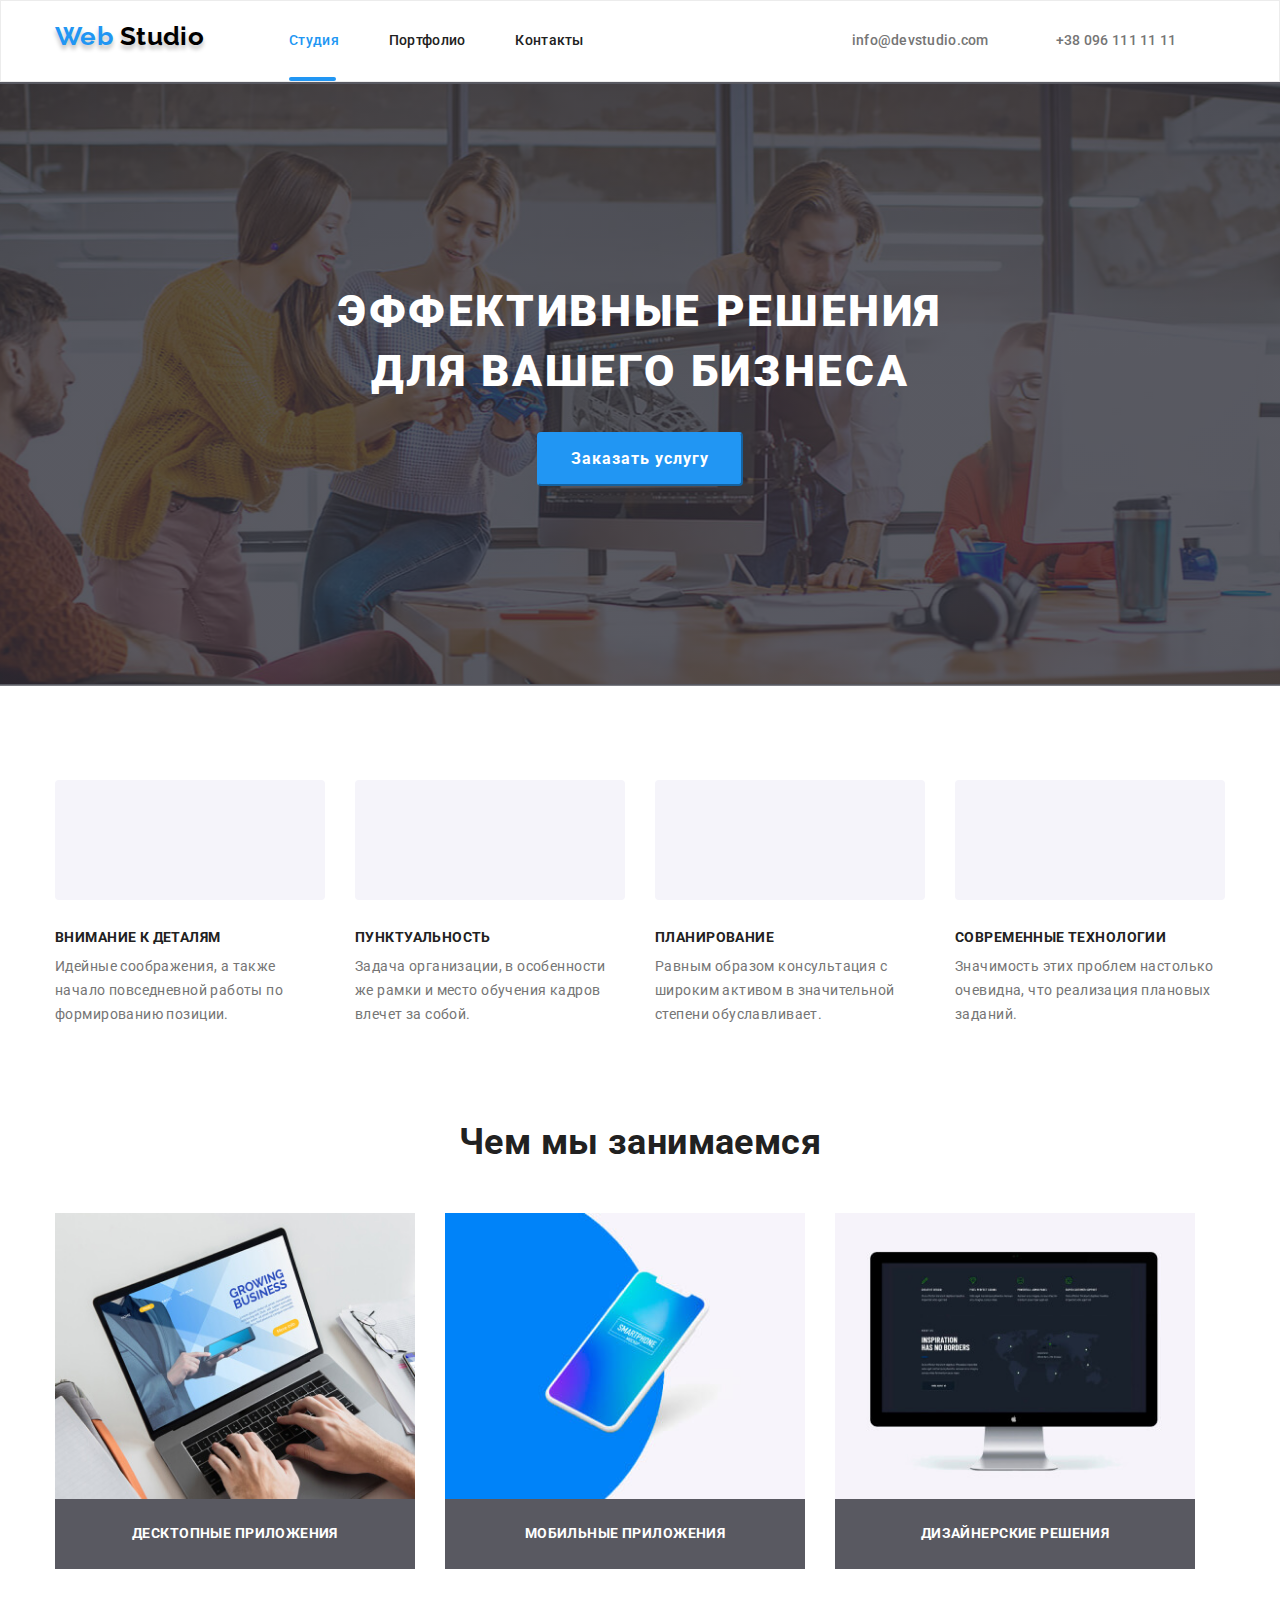
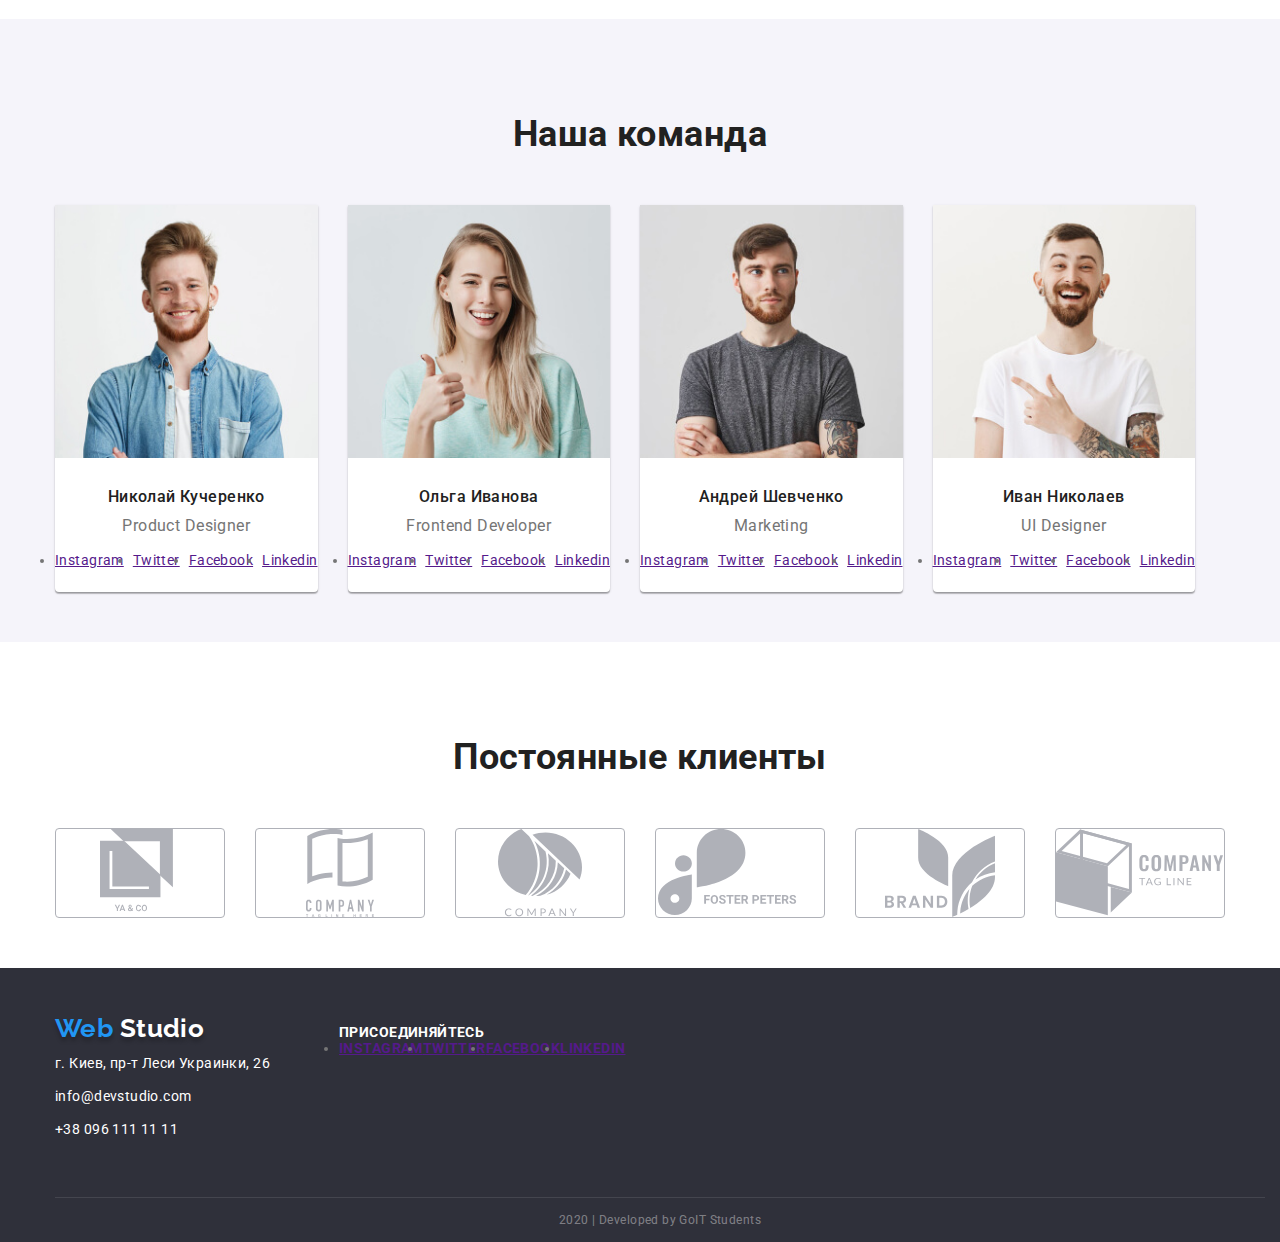
==== index.html @ b06c035a "clone" ====
<!DOCTYPE html>
<html lang="ru">
<head>
    <meta charset="UTF-8">
    <meta name="Web-Studio" content="Создание сайтов для любого бизнеса">
    <title>Web-Studio</title>
    <link href="https://fonts.googleapis.com/css2?family=Raleway:wght@700&family=Roboto:wght@400;500;700;900&display=swap" rel="stylesheet">
    <link rel="stylesheet" href="./css/normalise.css">
    <link rel="stylesheet" href="./css/styles.css">
</head>
<body>
<!-- Шапка -->
    <header class="header">
        <nav class="container navigation" >
             <a class="logo link" lang="en" href="./index.html"> 
                <span class="logo-web" > Web </span> Studio </a> 
            <ul class="navigation-list list">
            <li class="navigation-list-item"> 
                <a class="navigation-list-link studio link"
                 href="./index.html"> Cтудия  </a></li>
            <li class="navigation-list-item">
                 <a class="navigation-list-link port link"
                  href="./portfolio.html"> Портфолио  </a></li>
            <li class="navigation-list-item"> 
                <a class="navigation-list-link contact link" href="  "> Контакты  </a></li>
            </ul>
            <address class="address">
                <ul class="address-nav list">
                <li class="address-nav-list"><a class="address-nav-link link" 
                    href="mailto:info@devstudio.com">
                     info@devstudio.com  </a></li>
                <li class="address-nav-list"> <a class="address-nav-link link" 
                    href="tell:+380961111111"> +38 096 111 11 11  </a> 
                </li></ul>
                
            </address>  
        </nav>
    </header>
   
 <main>
<!-- Герой -->        
<div class="hero-section"> 
    <section class="hero"> 
       <h1 class="hero-title">Эффективные решения <br /> для вашего бизнеса</h1>
       <button class="hero-title-button" type="button">Заказать услугу</button>
    </section>
</div>
<!-- Особенности --> 
    <section class="features"> 
        <div class="container">
        <h2 hidden> Особенности </h2>
        <ul class="features-list list"> 
            <li class="features-section"> 
                <div  class="features-section-for-images"></div>
                <h3 class="features-list-heading list">Внимание к деталям</h3>
                <p class="features-list-text"> Идейные соображения, а также начало 
                    повседневной работы по формированию позиции. </p>  
            </li>
            <li class="features-section"> 
                <div class="features-section-for-images"></div>
                <h3 class="features-list-heading list">Пунктуальность</h3>
                <p class="features-list-text"> Задача организации, 
                    в особенности же рамки и место обучения кадров влечет за собой. </p>  
            </li>
            <li class="features-section">
                <div class="features-section-for-images"></div>
                <h3 class="features-list-heading list">Планирование</h3>
                <p class="features-list-text"> Равным образом консультация 
                    с широким активом в значительной степени обуславливает. </p>  
            </li>
            <li class="features-section"> 
                <div class="features-section-for-images"></div>
                <h3 class="features-list-heading list">Современные технологии</h3>
                <p class="features-list-text"> Значимость этих проблем настолько очевидна, 
                    что реализация плановых заданий. </p>  
            </li>
        </ul>
    </div>
    </section>
<!-- Чем занимаемся --> 
    <section class="section doing">
        <div class="container"><h2 class="section-title"> Чем мы занимаемся </h2>
        <ul class="what-are-we-doing list"> 
            <li class="section-title-list list">  
                <img class="section-title-image" src="./images/box1.jpg" width="370" height="294" alt="Фото ноутбук">
                <h3 class="section-title-text">Десктопные приложения</h3>
            </li>
            <li class="section-title-list list"> 
                <img class="section-title-image"  src="./images/box2.jpg" width="370" height="294" alt="Фото телефон">
                <h3 class="section-title-text">Мобильные приложения</h3> </li>
            <li class="section-title-list list">
                <img class="section-title-image"  src="./images/box3.jpg" width="370" height="294" alt="Фото компьютер">
                <h3 class="section-title-text">Дизайнерские решения</h3> </li>
        </ul>
    </div> 
    </section>
<!-- Команда --> 
    <section class="section team"> 
        <div class="container">
        <h2 class="section-title team" > Наша команда </h2>
        <ul class="team-list list"> 
        <li class="section-title-team" > 
            <img src="./images/nic.jpg" width="270" height="260" alt="Фотография Николай Кучеренко">
             <h3 class="section-title-team-name">Николай Кучеренко</h3>
            <p class="section-title-team-text" lang="en"> Product Designer</p> 
            <ul class="social list" >
                <li class="social-link" > <a href="" aria-label="Ссылка на Instagram">Instagram</a></li>
                <li class="social-link"> <a href="" aria-label="Ссылка на Twitter">Twitter</a></li> 
                <li class="social-link"> <a href="" aria-label="Ссылка на Facebook">Facebook</a></li>
                <li class="social-link"> <a href="" aria-label="Ссылка на Linkedin">Linkedin</a></li>
            </ul>
        </li>
        
        <li class="section-title-team" > <img src="./images/olga.jpg" width="270" height="260" alt="фото Ольга Иванова">
            <h3 class="section-title-team-name">Ольга Иванова</h3>
        <p class="section-title-team-text" lang="en"> Frontend Developer </p> 
        <ul class="social list" >
            <li class="social-link" > <a href="" aria-label="Ссылка на Instagram">Instagram</a></li>
            <li class="social-link"> <a href="" aria-label="Ссылка на Twitter">Twitter</a></li> 
            <li class="social-link"> <a href="" aria-label="Ссылка на Facebook">Facebook</a></li>
            <li class="social-link"> <a href="" aria-label="Ссылка на Linkedin">Linkedin</a></li>
        </ul>
    </li>
    
       <li class="section-title-team"> <img src="./images/andry.jpg" width="270" height="260" alt="фото Андрей Шевченко">
        <h3 class="section-title-team-name">Андрей Шевченко</h3>
       <p class="section-title-team-text" lang="en"> Marketing </p> 
       <ul class="social list" >
            <li class="social-link" > <a href="" aria-label="Ссылка на Instagram">Instagram</a></li>
            <li class="social-link"> <a href="" aria-label="Ссылка на Twitter">Twitter</a></li> 
            <li class="social-link"> <a href="" aria-label="Ссылка на Facebook">Facebook</a></li>
            <li class="social-link"> <a href="" aria-label="Ссылка на Linkedin">Linkedin</a></li>
    </ul>
   </li>
   <li class="section-title-team"> <img src="./images/ivan.jpg" width="270" height="260" alt="фото Иван Николаев">
        <h3 class="section-title-team-name">Иван Николаев</h3>
        <p class="section-title-team-text" lang="en"> UI Designer </p> 
        <ul class="social list" >
            <li class="social-link" > <a href="" aria-label="Ссылка на Instagram">Instagram</a></li>
            <li class="social-link"> <a href="" aria-label="Ссылка на Twitter">Twitter</a></li> 
            <li class="social-link"> <a href="" aria-label="Ссылка на Facebook">Facebook</a></li>
            <li class="social-link"> <a href="" aria-label="Ссылка на Linkedin">Linkedin</a></li>
        </ul>
    </li>

        </ul>
    </div>
    </section>
<!-- Клиенты --> 
    <section class="section client">
        <div class="container">
        <h2 class="section-title client"> Постоянные клиенты </h2>
        <ul class="clients list"> 
            <li> <a class="clients-list-logo" href="" aria-label="Ссылка на компанию 1">
                <img src="./images/logo1.svg" alt="Логотип 1 компании"></a></li>
            <li> <a class="clients-list-logo" href="" aria-label="Ссылка на компанию 1">
                <img src="./images/logo2.svg" alt="Логотип 2 компании"></a></li>
            <li> <a class="clients-list-logo" href="" aria-label="Ссылка на компанию 1">
                <img src="./images/logo3.svg" alt="Логотип 3 компании"></a></li>
            <li> <a class="clients-list-logo" href="" aria-label="Ссылка на компанию 1">
                <img src="./images/logo4.svg" alt="Логотип 4 компании"></a></li>
            <li> <a class="clients-list-logo" href="" aria-label="Ссылка на компанию 1">
                <img src="./images/logo5.svg" alt="Логотип 5 компании"></a></li>
            <li> <a class="clients-list-logo" href="" aria-label="Ссылка на компанию 1">
                <img src="./images/logo6.svg" alt="Логотип 5 компании"></a></li>
        </ul>       
    </div> 
    </section>
</main>

<!-- Подвал -->

 <footer>
<div class="container">
 <div class="footer-flex">
     <div class="footer-section-address">
    <a class="logo foot link" lang="en" href="./index.html"> <span class="logo-web" > Web </span> <span class="logo-studio" >Studio</span>  </a>  
<address class="address-footer text" >
    г. Киев, пр-т Леси Украинки, 26  </address>

    <address class="address-footer contact">
        <a class="address-nav-link-footer mail link" href="mailto:info@devstudio.com"> info@devstudio.com  </a>
        <a class="address-nav-link-footer tell link" href="tell:+380961111111"> +38 096 111 11 11  </a>  
    </address>
    </div>
<!-- Присоединяйтесь /// -->
<div class="footer-section join-in" >    
  <b class="join-in"> Присоединяйтесь </b> 
  <ul class="social list" >
    <li class="social-link" > <a href="" aria-label="Ссылка на Instagram">Instagram</a></li>
    <li class="social-link"> <a href="" aria-label="Ссылка на Twitter">Twitter</a></li> 
    <li class="social-link"> <a href="" aria-label="Ссылка на Facebook">Facebook</a></li>
    <li class="social-link"> <a href="" aria-label="Ссылка на Linkedin">Linkedin</a></li>
</ul>
</div>
</div>

 <p  class="copyright container" lang="en">2020 | Developed by GoIT Students </p>    
 </footer>
</div>
</body>
</html>
---- css/normalise.css ----
/*! normalize.css v8.0.1 | MIT License | github.com/necolas/normalize.css */

/* Document
   ========================================================================== */

/**
 * 1. Correct the line height in all browsers.
 * 2. Prevent adjustments of font size after orientation changes in iOS.
 */

 html {
    line-height: 1.15; /* 1 */
    -webkit-text-size-adjust: 100%; /* 2 */
  }
  
  /* Sections
     ========================================================================== */
  
  /**
   * Remove the margin in all browsers.
   */
  
  body {
    margin: 0;
  }
  
  /**
   * Render the `main` element consistently in IE.
   */
  
  main {
    display: block;
  }
  
  /**
   * Correct the font size and margin on `h1` elements within `section` and
   * `article` contexts in Chrome, Firefox, and Safari.
   */
  
  h1 {
    font-size: 2em;
    margin: 0.67em 0;
  }
  
  /* Grouping content
     ========================================================================== */
  
  /**
   * 1. Add the correct box sizing in Firefox.
   * 2. Show the overflow in Edge and IE.
   */
  
  hr {
    box-sizing: content-box; /* 1 */
    height: 0; /* 1 */
    overflow: visible; /* 2 */
  }
  
  /**
   * 1. Correct the inheritance and scaling of font size in all browsers.
   * 2. Correct the odd `em` font sizing in all browsers.
   */
  
  pre {
    font-family: monospace, monospace; /* 1 */
    font-size: 1em; /* 2 */
  }
  
  /* Text-level semantics
     ========================================================================== */
  
  /**
   * Remove the gray background on active links in IE 10.
   */
  
  a {
    background-color: transparent;
  }
  
  /**
   * 1. Remove the bottom border in Chrome 57-
   * 2. Add the correct text decoration in Chrome, Edge, IE, Opera, and Safari.
   */
  
  abbr[title] {
    border-bottom: none; /* 1 */
    text-decoration: underline; /* 2 */
    text-decoration: underline dotted; /* 2 */
  }
  
  /**
   * Add the correct font weight in Chrome, Edge, and Safari.
   */
  
  b,
  strong {
    font-weight: bolder;
  }
  
  /**
   * 1. Correct the inheritance and scaling of font size in all browsers.
   * 2. Correct the odd `em` font sizing in all browsers.
   */
  
  code,
  kbd,
  samp {
    font-family: monospace, monospace; /* 1 */
    font-size: 1em; /* 2 */
  }
  
  /**
   * Add the correct font size in all browsers.
   */
  
  small {
    font-size: 80%;
  }
  
  /**
   * Prevent `sub` and `sup` elements from affecting the line height in
   * all browsers.
   */
  
  sub,
  sup {
    font-size: 75%;
    line-height: 0;
    position: relative;
    vertical-align: baseline;
  }
  
  sub {
    bottom: -0.25em;
  }
  
  sup {
    top: -0.5em;
  }
  
  /* Embedded content
     ========================================================================== */
  
  /**
   * Remove the border on images inside links in IE 10.
   */
  
  img {
    border-style: none;
  }
  
  /* Forms
     ========================================================================== */
  
  /**
   * 1. Change the font styles in all browsers.
   * 2. Remove the margin in Firefox and Safari.
   */
  
  button,
  input,
  optgroup,
  select,
  textarea {
    font-family: inherit; /* 1 */
    font-size: 100%; /* 1 */
    line-height: 1.15; /* 1 */
    margin: 0; /* 2 */
  }
  
  /**
   * Show the overflow in IE.
   * 1. Show the overflow in Edge.
   */
  
  button,
  input { /* 1 */
    overflow: visible;
  }
  
  /**
   * Remove the inheritance of text transform in Edge, Firefox, and IE.
   * 1. Remove the inheritance of text transform in Firefox.
   */
  
  button,
  select { /* 1 */
    text-transform: none;
  }
  
  /**
   * Correct the inability to style clickable types in iOS and Safari.
   */
  
  button,
  [type="button"],
  [type="reset"],
  [type="submit"] {
    -webkit-appearance: button;
  }
  
  /**
   * Remove the inner border and padding in Firefox.
   */
  
  button::-moz-focus-inner,
  [type="button"]::-moz-focus-inner,
  [type="reset"]::-moz-focus-inner,
  [type="submit"]::-moz-focus-inner {
    border-style: none;
    padding: 0;
  }
  
  /**
   * Restore the focus styles unset by the previous rule.
   */
  
  button:-moz-focusring,
  [type="button"]:-moz-focusring,
  [type="reset"]:-moz-focusring,
  [type="submit"]:-moz-focusring {
    outline: 1px dotted ButtonText;
  }
  
  /**
   * Correct the padding in Firefox.
   */
  
  fieldset {
    padding: 0.35em 0.75em 0.625em;
  }
  
  /**
   * 1. Correct the text wrapping in Edge and IE.
   * 2. Correct the color inheritance from `fieldset` elements in IE.
   * 3. Remove the padding so developers are not caught out when they zero out
   *    `fieldset` elements in all browsers.
   */
  
  legend {
    box-sizing: border-box; /* 1 */
    color: inherit; /* 2 */
    display: table; /* 1 */
    max-width: 100%; /* 1 */
    padding: 0; /* 3 */
    white-space: normal; /* 1 */
  }
  
  /**
   * Add the correct vertical alignment in Chrome, Firefox, and Opera.
   */
  
  progress {
    vertical-align: baseline;
  }
  
  /**
   * Remove the default vertical scrollbar in IE 10+.
   */
  
  textarea {
    overflow: auto;
  }
  
  /**
   * 1. Add the correct box sizing in IE 10.
   * 2. Remove the padding in IE 10.
   */
  
  [type="checkbox"],
  [type="radio"] {
    box-sizing: border-box; /* 1 */
    padding: 0; /* 2 */
  }
  
  /**
   * Correct the cursor style of increment and decrement buttons in Chrome.
   */
  
  [type="number"]::-webkit-inner-spin-button,
  [type="number"]::-webkit-outer-spin-button {
    height: auto;
  }
  
  /**
   * 1. Correct the odd appearance in Chrome and Safari.
   * 2. Correct the outline style in Safari.
   */
  
  [type="search"] {
    -webkit-appearance: textfield; /* 1 */
    outline-offset: -2px; /* 2 */
  }
  
  /**
   * Remove the inner padding in Chrome and Safari on macOS.
   */
  
  [type="search"]::-webkit-search-decoration {
    -webkit-appearance: none;
  }
  
  /**
   * 1. Correct the inability to style clickable types in iOS and Safari.
   * 2. Change font properties to `inherit` in Safari.
   */
  
  ::-webkit-file-upload-button {
    -webkit-appearance: button; /* 1 */
    font: inherit; /* 2 */
  }
  
  /* Interactive
     ========================================================================== */
  
  /*
   * Add the correct display in Edge, IE 10+, and Firefox.
   */
  
  details {
    display: block;
  }
  
  /*
   * Add the correct display in all browsers.
   */
  
  summary {
    display: list-item;
  }
  
  /* Misc
     ========================================================================== */
  
  /**
   * Add the correct display in IE 10+.
   */
  
  template {
    display: none;
  }
  
  /**
   * Add the correct display in IE 10.
   */
  
  [hidden] {
    display: none;
  }
---- css/styles.css ----
:root {
    --main-font: "Roboto", sans-serif;
    --logo-font: "Raleway", sans-serif;
    --title-theme-color: #ffffff;
    --title-section-theme-color: #F5F4FA;
    --modal-btn-theme-color: #188CE8;
    --text-logo-color: #000000;
    --text-address-color: #757575;
    --text-main-color: #212121;
    --text-white-color: #ffffff;
    --accent-color: #2196F3;
}

html {
box-sizing: border-box;
}

*,
::before,
::after {
  box-sizing: inherit;
}

body {
    background-color: var(--title-theme-color);
    font-family: var(--main-font);
    font-size: 14px;
    color: var(--text-main-color);
    letter-spacing: 0.03em
}

img {
  display: block;
  max-width: 100%;
  height: auto;
}

/* ШАПКА */

.container {
  margin-left: auto;
  margin-right: auto;
  width: 1210px;
  padding-left: 20px;
  padding-right: 20px;
}

.navigation {
  display: flex;
}

.logo {
font-family: Raleway;
font-style: normal;
font-weight: bold;
font-size: 26px;
line-height: 1.2;

margin-right:85px;
}

.navigation-list,.address {
font-weight: 500;
font-size: 14px;
line-height: 1.4;
letter-spacing: 0.02em;
}

.studio::after {
display: block;
content: "";
width: 47px;
height: 4px;
margin-top: 28px;
background: #2196F3;
border-radius: 2px;
}

.portf::after {
  display: block;
  content: "";
  width: 77px;
  height: 4px;
  margin-top: 28px;
  background: #2196F3;
  border-radius: 2px;
  }

.navigation-list-link.portf.link, .navigation-list-link.studio.link {
  color:var(--accent-color);
}

.contact, .stud, .port {
  padding-bottom: 32px;
}


.navigation-list-link .link  {
color:var(--text-main-color);
}

.link {
 text-decoration: none;
 display: block;
  }
  
.list {
 list-style: none;
 padding: 0;
 margin: 0;
  }

.address-nav, .navigation-list, .features-list,
.team-list, .what-are-we-doing, .clients, .social {
  display: flex;
  flex-direction: row;
  flex-wrap: nowrap;
  justify-content: space-between;
  align-items: baseline;
  }

  /* HEADER */

/* .header {
  padding-top: 24px ;
  padding-bottom: 25px;
} */

.header {
  border: 1px solid #ECECEC;
}

.navigation {
  align-items: baseline;
}

.navigation-list-link,
.address-nav-list,
.modal-btn {
  font-weight: 500;
  font-size: 14px;
  line-height: 1.14;
  letter-spacing: 0.02em;
  text-decoration: none;
}

.logo {
  font-family: Raleway;
  font-style: normal;
  font-weight: bold;
  font-size: 26px;
  line-height: 1.2;
  
  color: var(--text-logo-color);
  text-shadow: 0px 4px 4px rgba(0, 0, 0, 0.25);
  }
  
.logo .logo-web {
  color: var(--accent-color);
  }

.navigation-list {
margin-right: 268px ;
}

.navigation-list-item:not(:last-child) {
  margin-right: 50px;
}

.navigation-list-link.link {
  color: var(--text-main-color);
  padding-top: 32px;
  /* padding-bottom: 32px */
 }

.navigation-list-link:hover,
.navigation-list-link:focus,
.address-nav-link:hover,
.address-nav-link:focus {
  color: var(--accent-color);
}

.address-nav-link {
  color: var(--text-address-color);
}

.address {
font-style: normal;
font-weight: 500;
font-size: 14px;
line-height: 1.14;
letter-spacing: 0.02em;
}

.address-nav-list:not(:last-child) {
  margin-right: 67px;
}

/* HERO */

.hero-section {
  margin: 0px;
  padding: 0px;
  background-image: linear-gradient( rgba(47, 48, 58, 0.8), rgba(47, 48, 58, 0.8) ), url(../images/hero.jpg);
  background-repeat: no-repeat;
  background-position: center;
  padding-top: 200px;
  padding-bottom: 200px;

}

.section {
  padding-top: 94px;
  padding-bottom: 50px;
}

.hero {
  text-align: center;
}

.hero .hero-title  {
font-weight: 900;
font-size: 44px;
line-height: 1.36;


letter-spacing: 0.06em;
text-transform: uppercase;

margin: 0px;
margin-bottom: 30px;
color:var(--text-white-color);
}

.hero-title {
  margin: 0px;
  padding: 0px;
  margin-bottom: 30px;
}

.hero-title-button{
font-weight: bold;
font-size: 16px;
line-height: 1.87; 
letter-spacing: 0.06em;
    
background-color:var(--accent-color);
color:var(--text-white-color);

padding: 10px 32px 10px 32px ;

border-radius: 4px;
border-color: var(--accent-color);
}

.hero-title-button.hero:hover,
.hero-title-button.hero:focus {
  color: var(--text-white-color);
}

/* FEATURES */

.features-list-heading {
font-weight: bold;
font-size: 14px;
line-height: 1.14;
text-transform: uppercase;

margin: 0px;
margin-bottom: 10px;

color:var(--text-main-color)
}

.features-list .features-section:not(:last-child) {
  margin-right: 30px;
  margin-top: 0px;
  margin-bottom: 0px;
}

.features-section-for-images {
width: 270px;
height: 120px;
margin-bottom: 30px;
background-color: var(--title-section-theme-color);
padding-top: 25px;
padding-right: 100px;
padding-bottom: 25px;
padding-left: 100px;
border-radius: 4px;
}

.features .container {
  padding-top: 94px;
  
}

.features-list-text {
font-weight: normal;
font-size: 14px;
line-height: 1.71;

margin: 0px;

color:var(--text-address-color)
}

/* what-are-we-doing */

.section-title {
font-weight: bold;
font-size: 36px;
line-height: 42px;
text-align: center;

padding: 0px ;
margin-top: 0px;
margin-bottom: 50px;

color:var(--text-main-color);
}

.what-are-we-doing {
padding-inline-start: 0px;
padding: 0px; 
margin: 0px;
}

.section-title-list {
  margin-right: 30px;
}
.section-title-image {
  display: block;
}
.section-title-text{
font-weight: bold;
font-size: 14px;
line-height: 1.14;
text-align: center;
letter-spacing: 0.03em;
text-transform: uppercase;

padding-top: 27px;
padding-bottom: 27px;

margin: 0px;

background: rgba(47, 48, 58, 0.8);
color:var(--text-white-color)
}

/* TEAM */

.section.team {
background-color:var(--title-section-theme-color);
}

.section-title-team {
  background-color:var(--title-theme-color);
  box-shadow: 0px 2px 1px rgba(0, 0, 0, 0.2), 0px 1px 1px rgba(0, 0, 0, 0.14), 0px 1px 3px rgba(0, 0, 0, 0.12);
  border-radius: 0px 0px 4px 4px;

  margin-right: 30px;
  padding-bottom: 24px;
  list-style: none;
}

.team-list {
  padding-inline-start: 0px;
  margin: 0px;
}

.section-title-team-name {
font-weight: 500;
font-size: 16px;
line-height: 1.18;
text-align: center;

margin: 0px;
margin-top: 30px;
margin-bottom: 10px;

color:var(--text-main-color);
}

.section-title-team-text {
font-weight: normal;
font-size: 16px;
line-height: 1.18;   
text-align: center;

margin: 0px;
margin-bottom: 16px;
   
color:var(--text-address-color)
}

.social-link {
list-style-type: disc;
color:var(--text-address-color);

margin: 0px;
}

.social-link:hover,
.social-link:focus {
color:var(--accent-color);
}
/* CLIENTS */

.clients {
  margin: 0px;
}
.clients.list:hover
.clients.list:focus {
  color: var(--accent-color)
}

.clients-list-logo {
  display: flex;
  width: 170px;
  height: 90px;
  justify-content: center;
  border: 1px solid #AFB1B8;
  box-sizing: border-box;
  border-radius: 4px;
}

/* FOOTER */

footer {
  background-color: #2F303A;
  box-shadow: 0px 4px 4px rgba(0, 0, 0, 0.25);
}

.logo-studio{
color:var(--text-white-color);
}

.logo.foot.link {
  margin:0px;
  padding: 0px;
margin-bottom: 8px;
}

.address-footer {
font-weight: normal;
font-size: 14px;
font-style: normal;
line-height: 1.71;

display: block;
color:var(--text-white-color)
}

.address-footer.text {
  margin-bottom: 9px;
}

.address-footer.contact {
  margin-bottom: 23px;
}

.address-nav-link-footer {
color:var(--text-white-color);
}

.address-nav-link-footer.mail {
 margin-bottom: 9px;
}

.footer-flex {
display: flex;
padding-top: 45px ;
align-items: baseline;
}

.footer-section-address {
  flex-direction: column;
}

.footer-section.join-in {
  margin-left: 69px;
}

.join-in {

font-weight: bold;
font-size: 14px;
line-height: 16px;
text-transform: uppercase;

margin-bottom: 20px;

color:var(--text-white-color)
}

.copyright {
font-weight: normal;
font-size: 12px;
line-height: 2;
text-align: center;

margin: 0px;
padding: 10px 0px;

color: rgba(255, 255, 255, 0.4);
border-top: 1px solid rgba(255, 255, 255, 0.1);
}

/* PORTFOLIO */

.container.portfolio{
padding: 94px 15px;
}

.filter-portfolio {
  display: flex;
  justify-content: center;
  
  margin-bottom: 50px;
}

.work-button button{
  font-style: normal;
  font-weight: 500;
  font-size: 16px;
  line-height: 1.62;
  text-align: center;
  background-color: #f5f4fa;
  border-radius: 4px;
  border: 0px;
  padding-top: 6px;
  padding-right: 22px;
  padding-bottom: 6px;
  padding-left: 22px;

color:var(--text-main-color);
background-color:var(--title-section-theme-color);
}
 
.filter-portfolio-button.work-button:not(:last-child){
  margin-right: 8px;
}

.work-button button:focus {
color:var(--text-white-color);
outline: none;
background-color:var(--accent-color);
}

.work-button button:hover {
color:var(--text-white-color);
background-color:var(--accent-color);
}

.portfolio.list {
  display: flex;
  flex-wrap: wrap;
}

.portfolio-list {
  width: calc((100% - 60px) / 3);
  height: 404px;
  background-color: var(--title-theme-color);
  border: 1px solid #EEEEEE;
  margin: 0px;
  padding: 0px;
}

.portfolio-list:not(:nth-child(3n)) {
  margin-right: 30px;
}

.portfolio-list:not(:nth-last-child(-n+3)) {
  margin-bottom: 30px;
}

.portfolio-list-class {
  padding: 20px 24px;
}

.portfolio-list-title {
  font-weight: bold;
  font-size: 18px;
  line-height: 2; 
  letter-spacing: 0.06em;

  margin: 0px;
  margin-bottom: 4px;
      
  color:var(--text-main-color);
  }
  
  .portfolio-list-text {
  font-weight: normal;
  font-size: 16px;
  line-height: 1.87;

  margin: 0px;
      
  color:var(--text-address-color);
  }
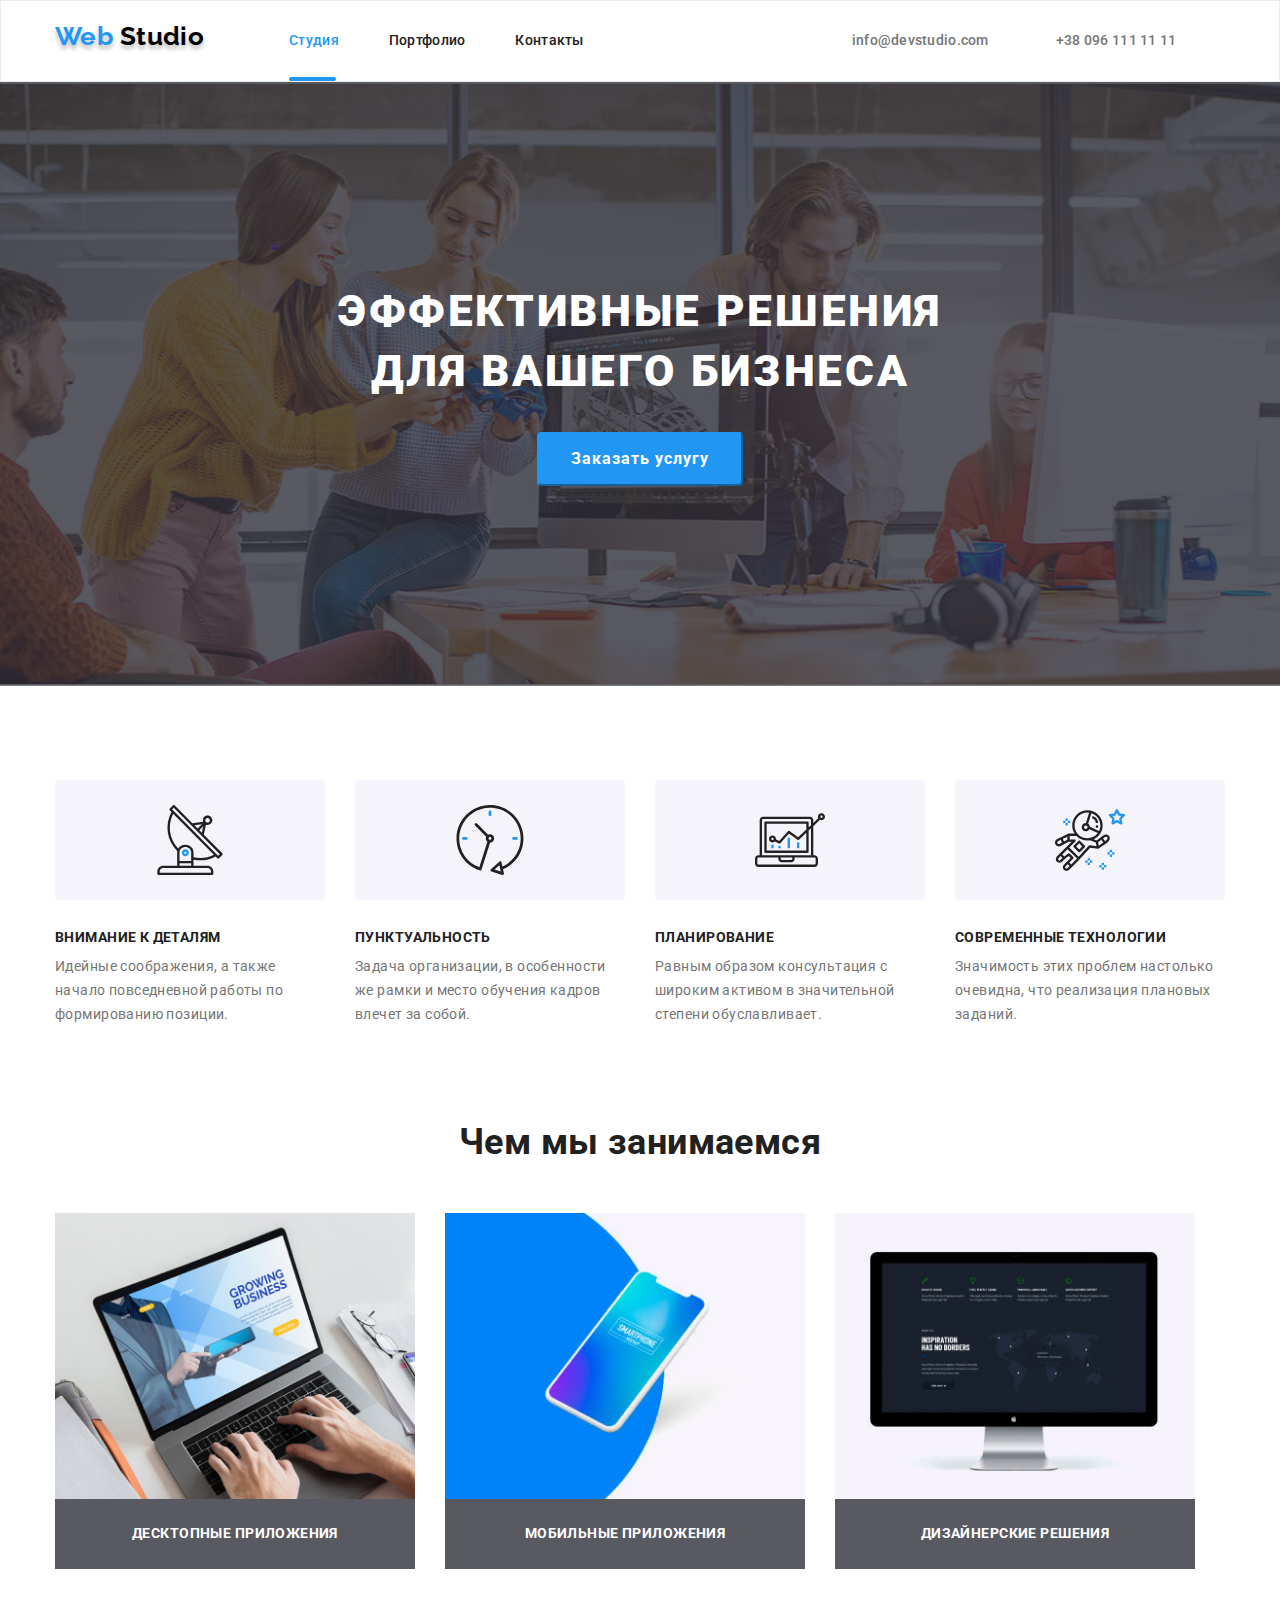
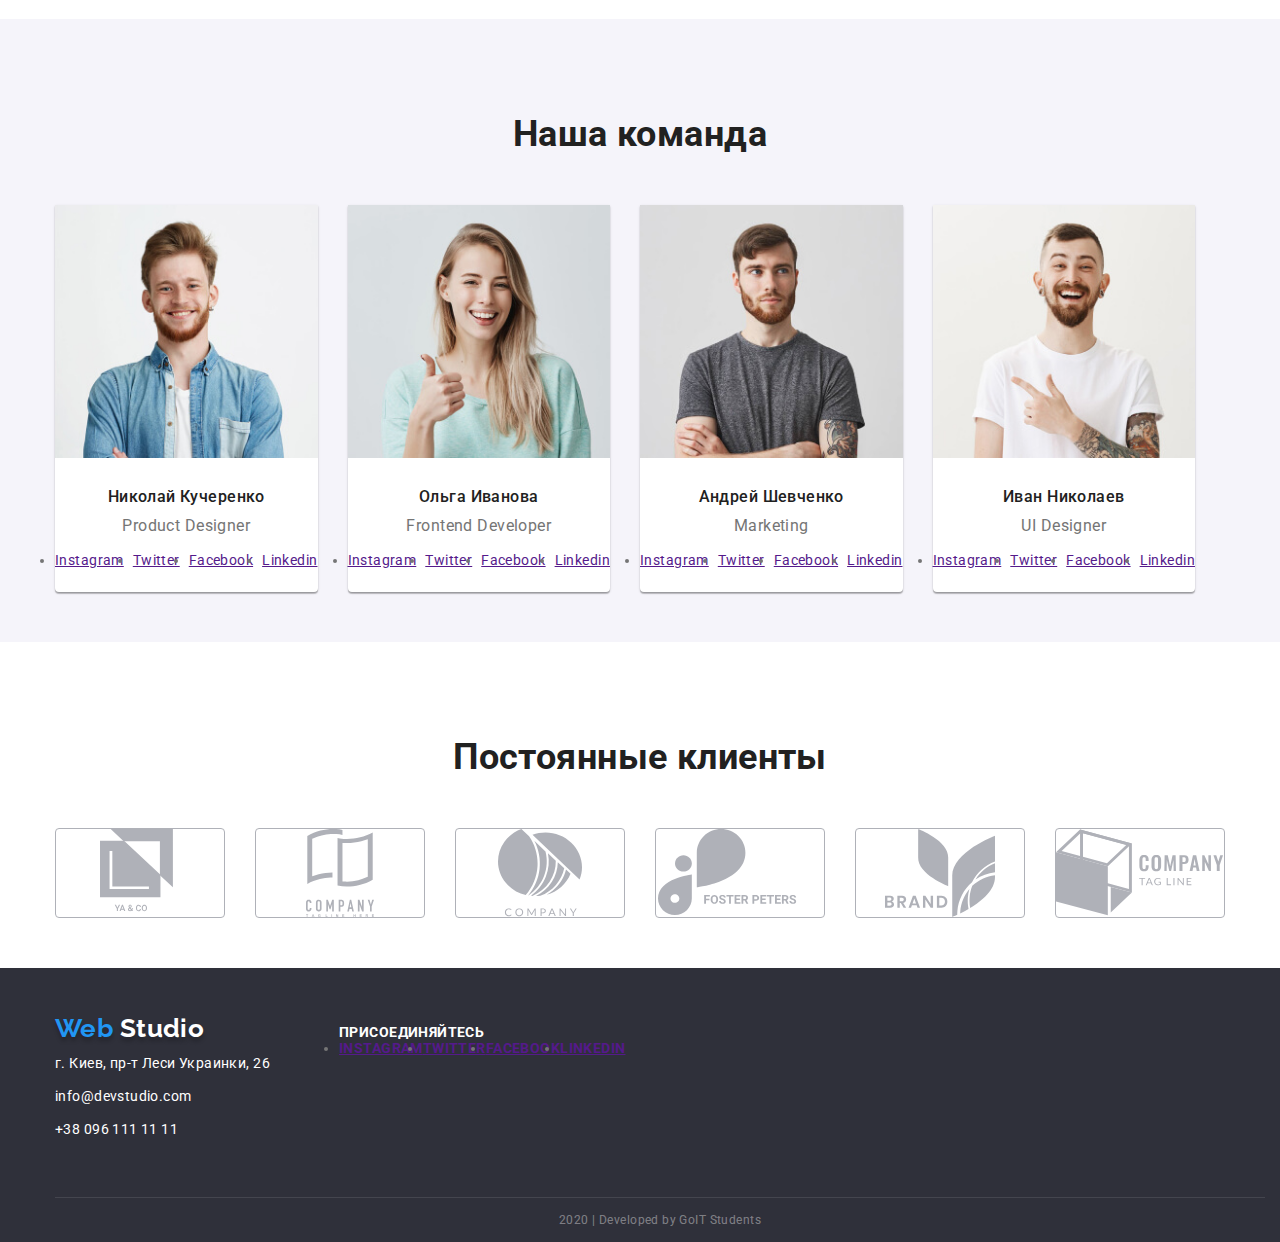
==== commit 4c4316b9: "features" ====
--- a/index.html
+++ b/index.html
@@ -51,25 +51,25 @@
         <h2 hidden> Особенности </h2>
         <ul class="features-list list"> 
             <li class="features-section"> 
-                <div  class="features-section-for-images"></div>
+                <div  class="features-section-for-images antenna"></div>
                 <h3 class="features-list-heading list">Внимание к деталям</h3>
                 <p class="features-list-text"> Идейные соображения, а также начало 
                     повседневной работы по формированию позиции. </p>  
             </li>
             <li class="features-section"> 
-                <div class="features-section-for-images"></div>
+                <div class="features-section-for-images clock"></div>
                 <h3 class="features-list-heading list">Пунктуальность</h3>
                 <p class="features-list-text"> Задача организации, 
                     в особенности же рамки и место обучения кадров влечет за собой. </p>  
             </li>
             <li class="features-section">
-                <div class="features-section-for-images"></div>
+                <div class="features-section-for-images diagram"></div>
                 <h3 class="features-list-heading list">Планирование</h3>
                 <p class="features-list-text"> Равным образом консультация 
                     с широким активом в значительной степени обуславливает. </p>  
             </li>
             <li class="features-section"> 
-                <div class="features-section-for-images"></div>
+                <div class="features-section-for-images astronaut"></div>
                 <h3 class="features-list-heading list">Современные технологии</h3>
                 <p class="features-list-text"> Значимость этих проблем настолько очевидна, 
                     что реализация плановых заданий. </p>  
--- a/css/styles.css
+++ b/css/styles.css
@@ -278,7 +278,9 @@
   margin-bottom: 0px;
 }
 
-.features-section-for-images {
+.features-section-for-images::before {
+content: "";
+display: block;
 width: 270px;
 height: 120px;
 margin-bottom: 30px;
@@ -288,6 +290,30 @@
 padding-bottom: 25px;
 padding-left: 100px;
 border-radius: 4px;
+}
+
+.features-section-for-images.antenna::before {
+background-image: url(../images/antenna.svg);
+background-repeat: no-repeat;
+background-position: 50% 50%;
+}
+
+.features-section-for-images.clock::before {
+  background-image: url(../images/clock.svg);
+  background-repeat: no-repeat;
+  background-position: 50% 50%;
+}
+
+.features-section-for-images.diagram::before {
+  background-image: url(../images/diagram.svg);
+  background-repeat: no-repeat;
+  background-position: 50% 50%;
+}
+
+.features-section-for-images.astronaut::before {
+  background-image: url(../images/astronaut.svg);
+  background-repeat: no-repeat;
+  background-position: 50% 50%;
 }
 
 .features .container {
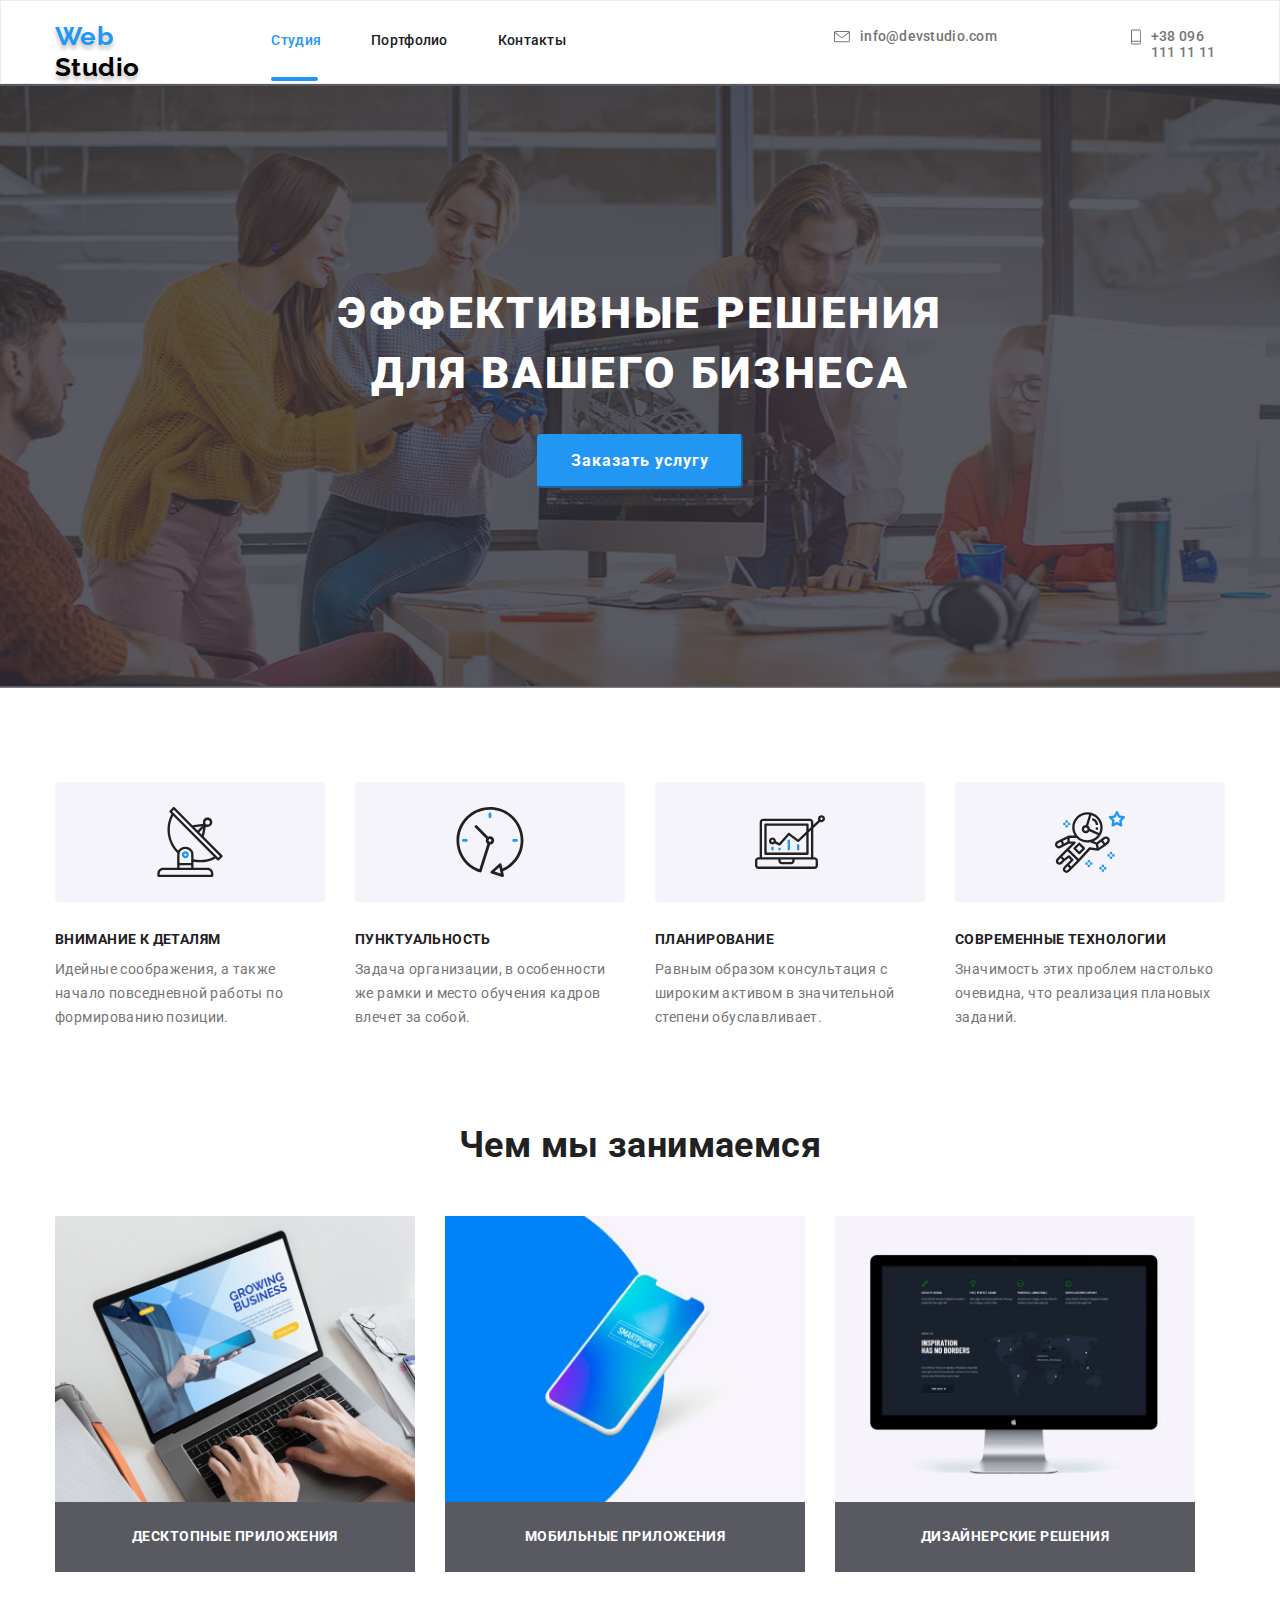
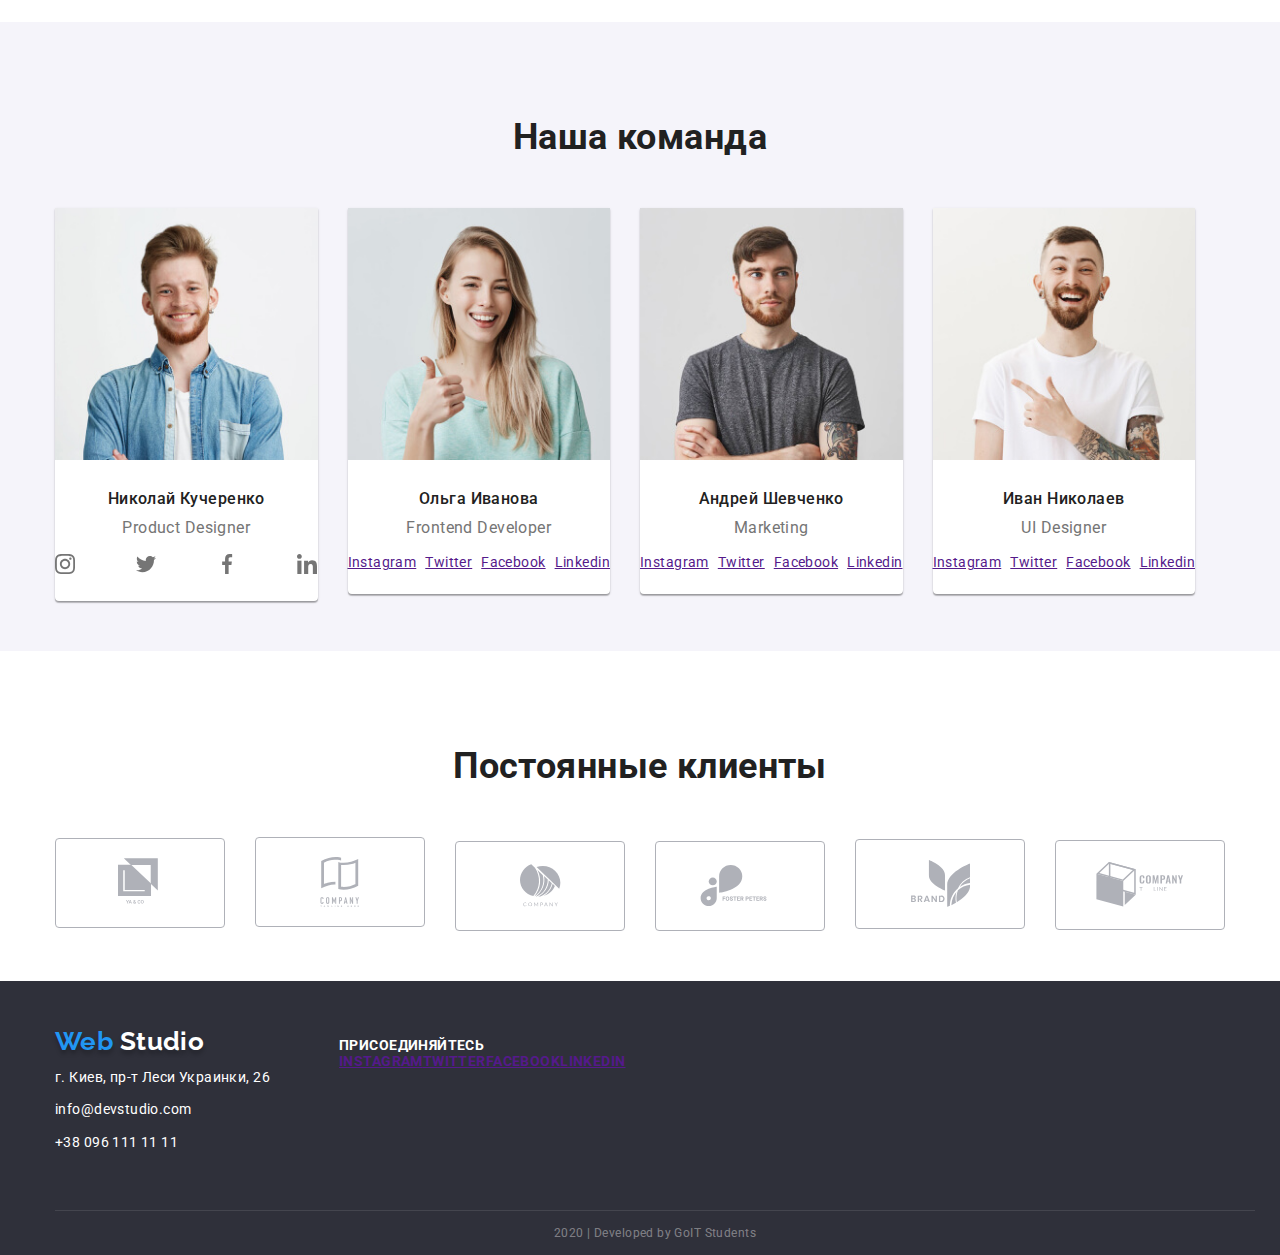
==== commit fbef51be: "svg" ====
--- a/index.html
+++ b/index.html
@@ -26,11 +26,20 @@
             </ul>
             <address class="address">
                 <ul class="address-nav list">
-                <li class="address-nav-list"><a class="address-nav-link link" 
+                <li class="address-nav-list">
+                    <a class="address-nav-link link" 
                     href="mailto:info@devstudio.com">
+                    <svg class="address-nav-list-svg">
+                        <use href="./images/sprite.svg#icon-email"></use>
+                    </svg>
                      info@devstudio.com  </a></li>
-                <li class="address-nav-list"> <a class="address-nav-link link" 
-                    href="tell:+380961111111"> +38 096 111 11 11  </a> 
+                     <li class="address-nav-list"></li>
+                    <a class="address-nav-link link"
+                    href="tell:+380961111111"> 
+                    <svg class="address-nav-list-svg">
+                        <use href="./images/sprite.svg#icon-mobile"></use>
+                    </svg>
+                    +38 096 111 11 11  </a> 
                 </li></ul>
                 
             </address>  
@@ -51,25 +60,41 @@
         <h2 hidden> Особенности </h2>
         <ul class="features-list list"> 
             <li class="features-section"> 
-                <div  class="features-section-for-images antenna"></div>
+                <div  class="features-section-for-images antenna">
+                    <svg>
+                        <use class="icon-antenna" href="./images/sprite.svg#icon-antenna"></use>
+                    </svg>
+                </div>
                 <h3 class="features-list-heading list">Внимание к деталям</h3>
                 <p class="features-list-text"> Идейные соображения, а также начало 
                     повседневной работы по формированию позиции. </p>  
             </li>
             <li class="features-section"> 
-                <div class="features-section-for-images clock"></div>
+                <div class="features-section-for-images clock">
+                    <svg class="icon-clock">
+                        <use href="./images/sprite.svg#icon-clock"></use>
+                    </svg>
+                </div>
                 <h3 class="features-list-heading list">Пунктуальность</h3>
                 <p class="features-list-text"> Задача организации, 
                     в особенности же рамки и место обучения кадров влечет за собой. </p>  
             </li>
             <li class="features-section">
-                <div class="features-section-for-images diagram"></div>
+                <div class="features-section-for-images diagram">
+                    <svg class="icon--diagram">
+                        <use href="./images/sprite.svg#icon-diagram"></use>
+                    </svg>
+                </div>
                 <h3 class="features-list-heading list">Планирование</h3>
                 <p class="features-list-text"> Равным образом консультация 
                     с широким активом в значительной степени обуславливает. </p>  
             </li>
             <li class="features-section"> 
-                <div class="features-section-for-images astronaut"></div>
+                <div class="features-section-for-images astronaut">
+                    <svg class="icon-astronaut">
+                        <use href="./images/sprite.svg#icon-astronaut"></use>
+                    </svg>
+                </div>
                 <h3 class="features-list-heading list">Современные технологии</h3>
                 <p class="features-list-text"> Значимость этих проблем настолько очевидна, 
                     что реализация плановых заданий. </p>  
@@ -103,11 +128,27 @@
             <img src="./images/nic.jpg" width="270" height="260" alt="Фотография Николай Кучеренко">
              <h3 class="section-title-team-name">Николай Кучеренко</h3>
             <p class="section-title-team-text" lang="en"> Product Designer</p> 
-            <ul class="social list" >
-                <li class="social-link" > <a href="" aria-label="Ссылка на Instagram">Instagram</a></li>
-                <li class="social-link"> <a href="" aria-label="Ссылка на Twitter">Twitter</a></li> 
-                <li class="social-link"> <a href="" aria-label="Ссылка на Facebook">Facebook</a></li>
-                <li class="social-link"> <a href="" aria-label="Ссылка на Linkedin">Linkedin</a></li>
+            <ul class="social link list" >
+                <li class="social-link" > 
+                    <a href="" aria-label="Ссылка на Instagram">
+                    <svg class="social-link-svg">
+                        <use href="./images/sprite.svg#icon-instagram"></use>
+                    </svg></a></li>
+                <li class="social-link"> 
+                    <a href="" aria-label="Ссылка на Twitter">
+                        <svg class="social-link-svg">
+                        <use href="./images/sprite.svg#icon-twitter"></use>
+                    </svg></a></li> 
+                <li class="social-link"> 
+                    <a href="" aria-label="Ссылка на Facebook">
+                        <svg class="social-link-svg">
+                        <use href="./images/sprite.svg#icon-facebook"></use>
+                    </svg></a></li>
+                <li class="social-link"> 
+                    <a href="" aria-label="Ссылка на Linkedin">
+                        <svg class="social-link-svg">
+                        <use href="./images/sprite.svg#icon-linkedin"></use>
+                    </svg></a></li>
             </ul>
         </li>
         
@@ -151,18 +192,39 @@
         <div class="container">
         <h2 class="section-title client"> Постоянные клиенты </h2>
         <ul class="clients list"> 
-            <li> <a class="clients-list-logo" href="" aria-label="Ссылка на компанию 1">
-                <img src="./images/logo1.svg" alt="Логотип 1 компании"></a></li>
-            <li> <a class="clients-list-logo" href="" aria-label="Ссылка на компанию 1">
-                <img src="./images/logo2.svg" alt="Логотип 2 компании"></a></li>
-            <li> <a class="clients-list-logo" href="" aria-label="Ссылка на компанию 1">
-                <img src="./images/logo3.svg" alt="Логотип 3 компании"></a></li>
-            <li> <a class="clients-list-logo" href="" aria-label="Ссылка на компанию 1">
-                <img src="./images/logo4.svg" alt="Логотип 4 компании"></a></li>
-            <li> <a class="clients-list-logo" href="" aria-label="Ссылка на компанию 1">
-                <img src="./images/logo5.svg" alt="Логотип 5 компании"></a></li>
-            <li> <a class="clients-list-logo" href="" aria-label="Ссылка на компанию 1">
-                <img src="./images/logo6.svg" alt="Логотип 5 компании"></a></li>
+            <li> <a class="clients-list-logo" href="" 
+                aria-label="Ссылка на компанию 1">
+                <svg class="clients-list-logo-svg" width="44" height="49" >
+                    <use href="./images/sprite.svg#icon-logo1"></use>
+                </svg></a></li>
+            <li> <a class="clients-list-logo" href="" 
+                aria-label="Ссылка на компанию 2">
+                <svg class="clients-list-logo-svg" width="40" height="50" >
+                    <use href="./images/sprite.svg#icon-logo2"></use>
+                </svg>
+               </a></li>
+            <li> <a class="clients-list-logo" href=""
+                 aria-label="Ссылка на компанию 3">
+                 <svg class="clients-list-logo-svg" width="41" height="43" >
+                    <use href="./images/sprite.svg#icon-logo3"></use>
+                </svg>
+                </a></li>
+            <li> <a class="clients-list-logo" href="" 
+                aria-label="Ссылка на компанию 4">
+                <svg class="clients-list-logo-svg" width="80" height="42" >
+                    <use href="./images/sprite.svg#icon-logo4"></use>
+                </svg>
+                </a></li>
+            <li> <a class="clients-list-logo" href=""
+                aria-label="Ссылка на компанию 5">
+                <svg class="clients-list-logo-svg" width="59" height="47" >
+                    <use href="./images/sprite.svg#icon-logo5"></use>
+                </svg></a></li>
+            <li> <a class="clients-list-logo" href=""
+                 aria-label="Ссылка на компанию 6">
+                 <svg class="clients-list-logo-svg" width="88" height="45" >
+                    <use href="./images/sprite.svg#icon-logo6"></use>
+                </svg></a></li>
         </ul>       
     </div> 
     </section>
--- a/css/styles.css
+++ b/css/styles.css
@@ -40,9 +40,9 @@
 .container {
   margin-left: auto;
   margin-right: auto;
-  width: 1210px;
-  padding-left: 20px;
-  padding-right: 20px;
+  width: 1200px;
+  padding-left: 15px;
+  padding-right: 15px;
 }
 
 .navigation {
@@ -182,6 +182,9 @@
 
 .address-nav-link {
   color: var(--text-address-color);
+  display: flex;
+  flex-wrap: nowrap;
+  align-content: flex-start;
 }
 
 .address {
@@ -194,6 +197,21 @@
 
 .address-nav-list:not(:last-child) {
   margin-right: 67px;
+}
+
+.address-nav-list-svg {
+  align-items: center;
+  padding: 0px;
+  margin: 0px;
+  fill: var(--text-address-color);
+  width: 16px;
+  height: 16px;
+  margin-right: 10px;
+}
+
+.address-nav-link:hover .address-nav-list-svg,
+.address-nav-link:focus .address-nav-list-svg {
+fill: var(--accent-color);
 }
 
 /* HERO */
@@ -278,9 +296,8 @@
   margin-bottom: 0px;
 }
 
-.features-section-for-images::before {
-content: "";
-display: block;
+.features-section-for-images {
+display: flex;
 width: 270px;
 height: 120px;
 margin-bottom: 30px;
@@ -292,19 +309,24 @@
 border-radius: 4px;
 }
 
-.features-section-for-images.antenna::before {
-background-image: url(../images/antenna.svg);
-background-repeat: no-repeat;
-background-position: 50% 50%;
-}
-
-.features-section-for-images.clock::before {
+.features-section-for-images .icon-antenna {
+  display: block;
+  width: 70px;
+  height: 70px;
+  padding: 0px;
+  border: none;
+  margin: 0px;
+  fill: var(--text-address-color);
+}
+
+
+/* .features-section-for-images.clock::before {
   background-image: url(../images/clock.svg);
   background-repeat: no-repeat;
   background-position: 50% 50%;
-}
-
-.features-section-for-images.diagram::before {
+} */
+
+/* .features-section-for-images.diagram::before {
   background-image: url(../images/diagram.svg);
   background-repeat: no-repeat;
   background-position: 50% 50%;
@@ -314,7 +336,7 @@
   background-image: url(../images/astronaut.svg);
   background-repeat: no-repeat;
   background-position: 50% 50%;
-}
+} */
 
 .features .container {
   padding-top: 94px;
@@ -422,24 +444,29 @@
 }
 
 .social-link {
-list-style-type: disc;
-color:var(--text-address-color);
-
-margin: 0px;
-}
-
-.social-link:hover,
-.social-link:focus {
-color:var(--accent-color);
-}
+display: block;
+margin: 0px;
+}
+
+.social-link:hover .social-link-svg ,
+.social-link:focus .social-link-svg {
+fill:var(--accent-color);
+}
+
+.social-link-svg{
+  width: 20px;
+  height: 20px;
+  fill: var(--text-address-color);
+}
+
 /* CLIENTS */
 
 .clients {
   margin: 0px;
 }
-.clients.list:hover
-.clients.list:focus {
-  color: var(--accent-color)
+.clients-list-logo:hover .clients-list-logo-svg,
+.clients-list-logo:focus .clients-list-logo-svg {
+  fill: var(--accent-color);
 }
 
 .clients-list-logo {
@@ -450,6 +477,12 @@
   border: 1px solid #AFB1B8;
   box-sizing: border-box;
   border-radius: 4px;
+}
+
+.clients-list-logo-svg {
+  fill: #AFB1B8;
+  display: flex;
+  align-self: center;
 }
 
 /* FOOTER */
@@ -606,6 +639,14 @@
   padding: 20px 24px;
 }
 
+.portfolio-list-link:hover,
+.portfolio-list-link:focus {
+  box-shadow: 1px 4px 6px rgba(0, 0, 0, 0.16), 
+  0px 4px 4px rgba(0, 0, 0, 0.06), 
+  0px 1px 1px rgba(0, 0, 0, 0.12);
+}
+
+
 .portfolio-list-title {
   font-weight: bold;
   font-size: 18px;
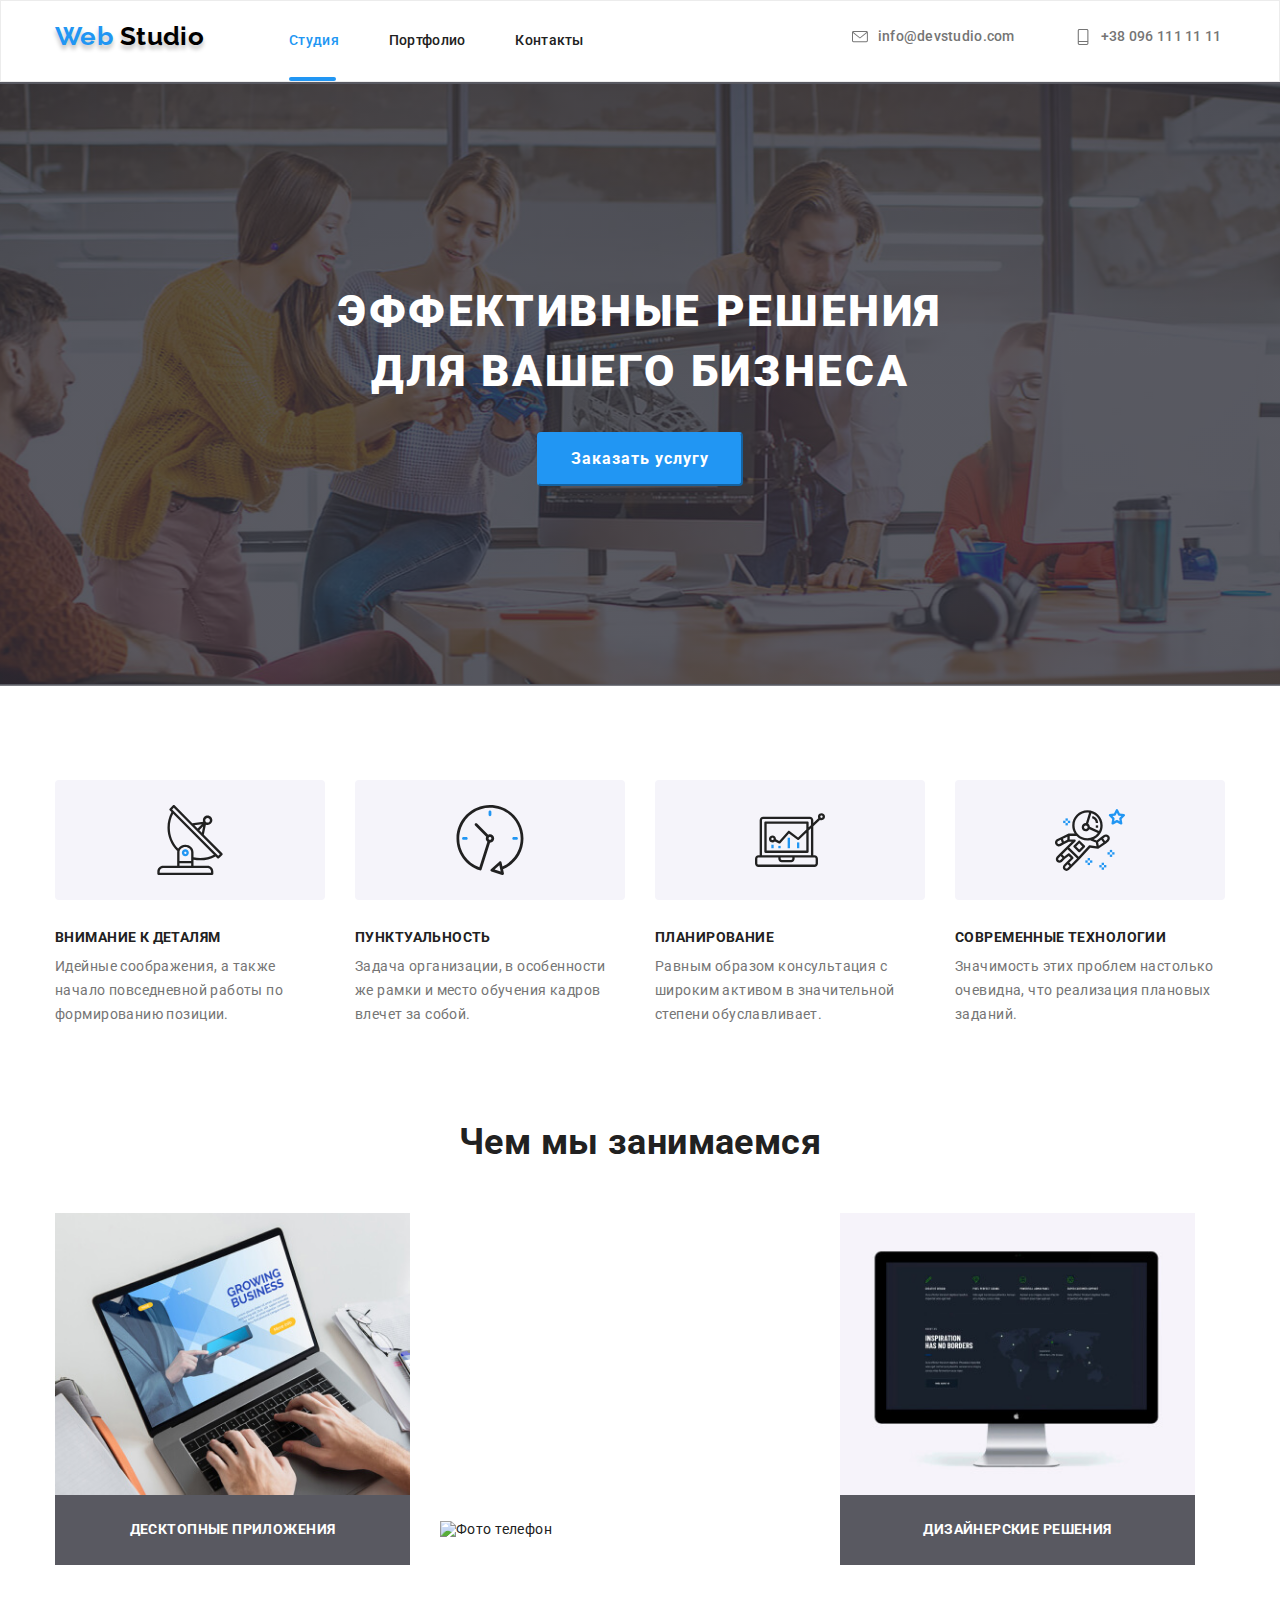
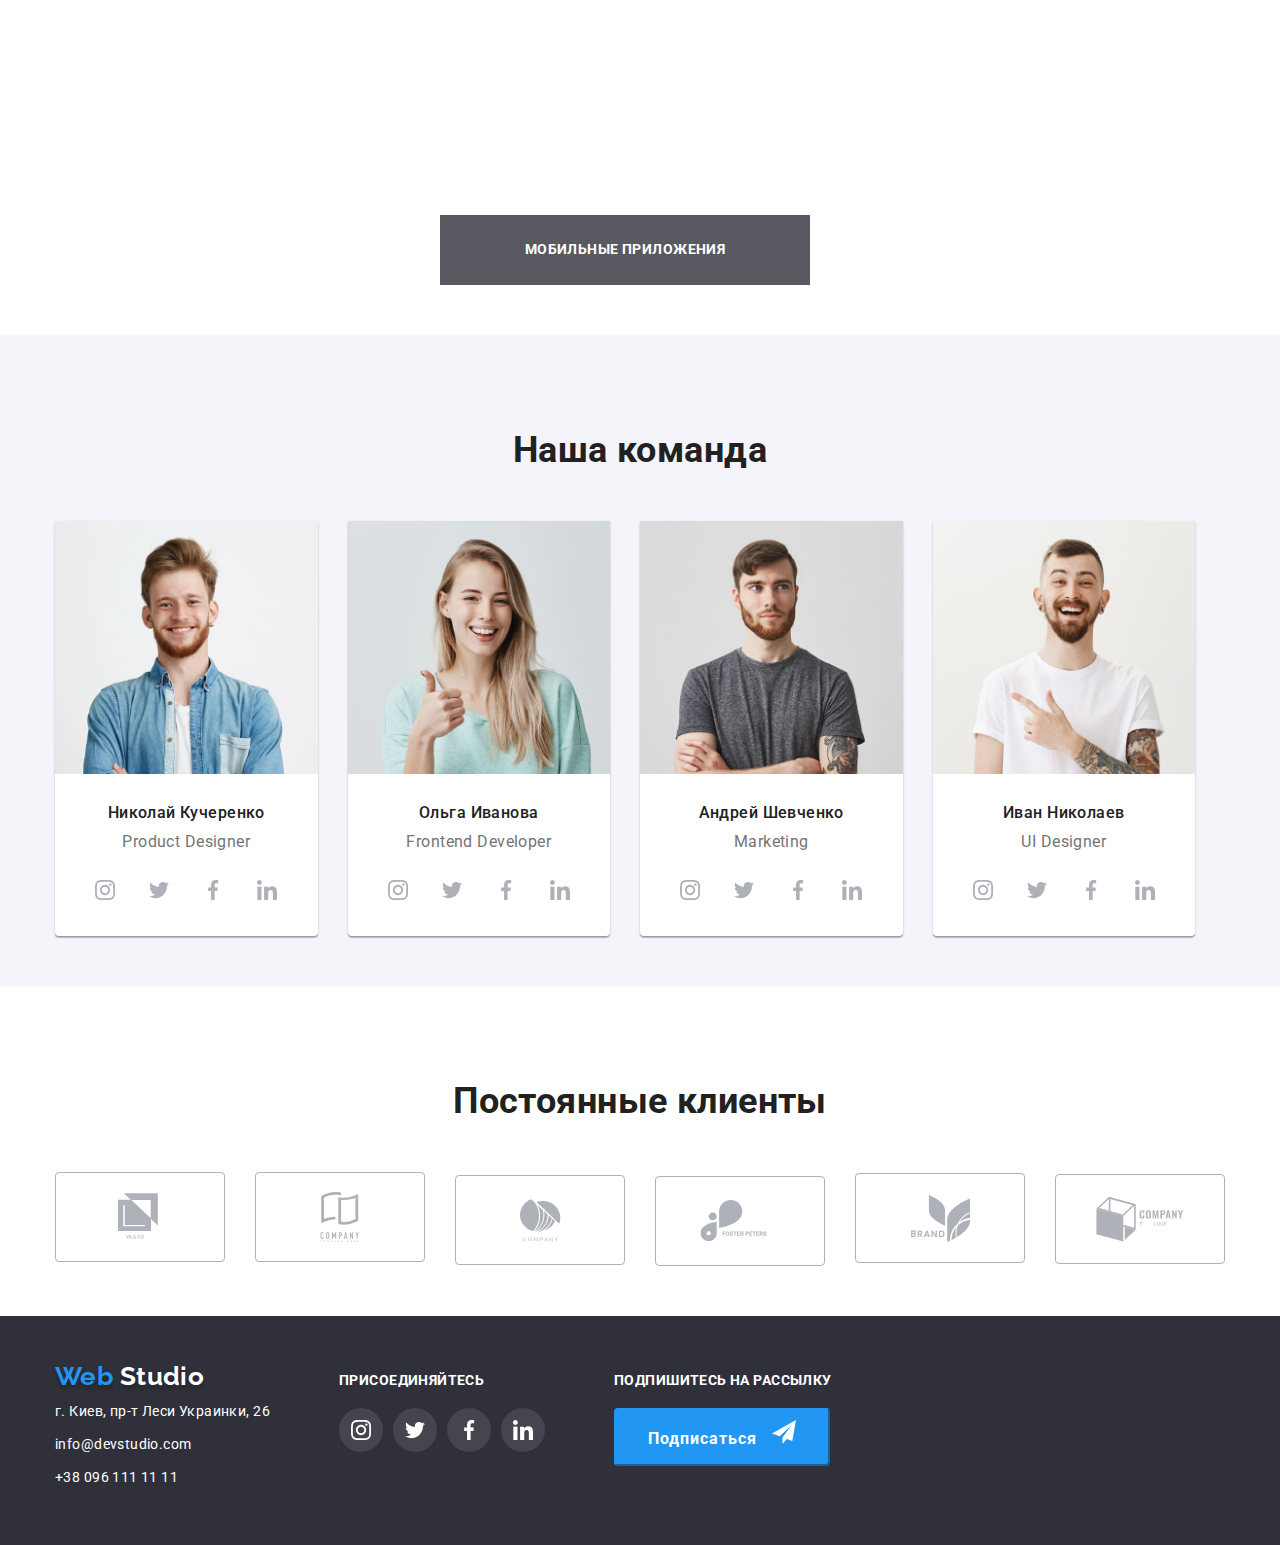
==== commit e247a3d5: "svg" ====
--- a/index.html
+++ b/index.html
@@ -33,7 +33,7 @@
                         <use href="./images/sprite.svg#icon-email"></use>
                     </svg>
                      info@devstudio.com  </a></li>
-                     <li class="address-nav-list"></li>
+                     <li class="address-nav-list">
                     <a class="address-nav-link link"
                     href="tell:+380961111111"> 
                     <svg class="address-nav-list-svg">
@@ -128,24 +128,24 @@
             <img src="./images/nic.jpg" width="270" height="260" alt="Фотография Николай Кучеренко">
              <h3 class="section-title-team-name">Николай Кучеренко</h3>
             <p class="section-title-team-text" lang="en"> Product Designer</p> 
-            <ul class="social link list" >
+            <ul class="social link list">
                 <li class="social-link" > 
-                    <a href="" aria-label="Ссылка на Instagram">
+                    <a class="social-link-item" href="" aria-label="Ссылка на Instagram">
                     <svg class="social-link-svg">
                         <use href="./images/sprite.svg#icon-instagram"></use>
                     </svg></a></li>
                 <li class="social-link"> 
-                    <a href="" aria-label="Ссылка на Twitter">
+                    <a class="social-link-item" href="" aria-label="Ссылка на Twitter">
                         <svg class="social-link-svg">
                         <use href="./images/sprite.svg#icon-twitter"></use>
                     </svg></a></li> 
                 <li class="social-link"> 
-                    <a href="" aria-label="Ссылка на Facebook">
+                    <a class="social-link-item" href="" aria-label="Ссылка на Facebook">
                         <svg class="social-link-svg">
                         <use href="./images/sprite.svg#icon-facebook"></use>
                     </svg></a></li>
                 <li class="social-link"> 
-                    <a href="" aria-label="Ссылка на Linkedin">
+                    <a class="social-link-item" href="" aria-label="Ссылка на Linkedin">
                         <svg class="social-link-svg">
                         <use href="./images/sprite.svg#icon-linkedin"></use>
                     </svg></a></li>
@@ -155,32 +155,80 @@
         <li class="section-title-team" > <img src="./images/olga.jpg" width="270" height="260" alt="фото Ольга Иванова">
             <h3 class="section-title-team-name">Ольга Иванова</h3>
         <p class="section-title-team-text" lang="en"> Frontend Developer </p> 
-        <ul class="social list" >
-            <li class="social-link" > <a href="" aria-label="Ссылка на Instagram">Instagram</a></li>
-            <li class="social-link"> <a href="" aria-label="Ссылка на Twitter">Twitter</a></li> 
-            <li class="social-link"> <a href="" aria-label="Ссылка на Facebook">Facebook</a></li>
-            <li class="social-link"> <a href="" aria-label="Ссылка на Linkedin">Linkedin</a></li>
+        <ul class="social link list">
+            <li class="social-link" > 
+                <a class="social-link-item" href="" aria-label="Ссылка на Instagram">
+                <svg class="social-link-svg">
+                    <use href="./images/sprite.svg#icon-instagram"></use>
+                </svg></a></li>
+            <li class="social-link"> 
+                <a class="social-link-item" href="" aria-label="Ссылка на Twitter">
+                    <svg class="social-link-svg">
+                    <use href="./images/sprite.svg#icon-twitter"></use>
+                </svg></a></li> 
+            <li class="social-link"> 
+                <a class="social-link-item" href="" aria-label="Ссылка на Facebook">
+                    <svg class="social-link-svg">
+                    <use href="./images/sprite.svg#icon-facebook"></use>
+                </svg></a></li>
+            <li class="social-link"> 
+                <a class="social-link-item" href="" aria-label="Ссылка на Linkedin">
+                    <svg class="social-link-svg">
+                    <use href="./images/sprite.svg#icon-linkedin"></use>
+                </svg></a></li>
         </ul>
     </li>
     
        <li class="section-title-team"> <img src="./images/andry.jpg" width="270" height="260" alt="фото Андрей Шевченко">
         <h3 class="section-title-team-name">Андрей Шевченко</h3>
        <p class="section-title-team-text" lang="en"> Marketing </p> 
-       <ul class="social list" >
-            <li class="social-link" > <a href="" aria-label="Ссылка на Instagram">Instagram</a></li>
-            <li class="social-link"> <a href="" aria-label="Ссылка на Twitter">Twitter</a></li> 
-            <li class="social-link"> <a href="" aria-label="Ссылка на Facebook">Facebook</a></li>
-            <li class="social-link"> <a href="" aria-label="Ссылка на Linkedin">Linkedin</a></li>
+       <ul class="social link list">
+        <li class="social-link" > 
+            <a class="social-link-item" href="" aria-label="Ссылка на Instagram">
+            <svg class="social-link-svg">
+                <use href="./images/sprite.svg#icon-instagram"></use>
+            </svg></a></li>
+        <li class="social-link"> 
+            <a class="social-link-item" href="" aria-label="Ссылка на Twitter">
+                <svg class="social-link-svg">
+                <use href="./images/sprite.svg#icon-twitter"></use>
+            </svg></a></li> 
+        <li class="social-link"> 
+            <a class="social-link-item" href="" aria-label="Ссылка на Facebook">
+                <svg class="social-link-svg">
+                <use href="./images/sprite.svg#icon-facebook"></use>
+            </svg></a></li>
+        <li class="social-link"> 
+            <a class="social-link-item" href="" aria-label="Ссылка на Linkedin">
+                <svg class="social-link-svg">
+                <use href="./images/sprite.svg#icon-linkedin"></use>
+            </svg></a></li>
     </ul>
    </li>
    <li class="section-title-team"> <img src="./images/ivan.jpg" width="270" height="260" alt="фото Иван Николаев">
         <h3 class="section-title-team-name">Иван Николаев</h3>
         <p class="section-title-team-text" lang="en"> UI Designer </p> 
-        <ul class="social list" >
-            <li class="social-link" > <a href="" aria-label="Ссылка на Instagram">Instagram</a></li>
-            <li class="social-link"> <a href="" aria-label="Ссылка на Twitter">Twitter</a></li> 
-            <li class="social-link"> <a href="" aria-label="Ссылка на Facebook">Facebook</a></li>
-            <li class="social-link"> <a href="" aria-label="Ссылка на Linkedin">Linkedin</a></li>
+        <ul class="social link list">
+            <li class="social-link" > 
+                <a class="social-link-item" href="" aria-label="Ссылка на Instagram">
+                <svg class="social-link-svg">
+                    <use href="./images/sprite.svg#icon-instagram"></use>
+                </svg></a></li>
+            <li class="social-link"> 
+                <a class="social-link-item" href="" aria-label="Ссылка на Twitter">
+                    <svg class="social-link-svg">
+                    <use href="./images/sprite.svg#icon-twitter"></use>
+                </svg></a></li> 
+            <li class="social-link"> 
+                <a class="social-link-item" href="" aria-label="Ссылка на Facebook">
+                    <svg class="social-link-svg">
+                    <use href="./images/sprite.svg#icon-facebook"></use>
+                </svg></a></li>
+            <li class="social-link"> 
+                <a class="social-link-item" href="" aria-label="Ссылка на Linkedin">
+                    <svg class="social-link-svg">
+                    <use href="./images/sprite.svg#icon-linkedin"></use>
+                </svg></a></li>
         </ul>
     </li>
 
@@ -247,18 +295,39 @@
     </div>
 <!-- Присоединяйтесь /// -->
 <div class="footer-section join-in" >    
-  <b class="join-in"> Присоединяйтесь </b> 
-  <ul class="social list" >
-    <li class="social-link" > <a href="" aria-label="Ссылка на Instagram">Instagram</a></li>
-    <li class="social-link"> <a href="" aria-label="Ссылка на Twitter">Twitter</a></li> 
-    <li class="social-link"> <a href="" aria-label="Ссылка на Facebook">Facebook</a></li>
-    <li class="social-link"> <a href="" aria-label="Ссылка на Linkedin">Linkedin</a></li>
+  <b class="join-in-text"> Присоединяйтесь </b> 
+  <ul class="social link list">
+    <li class="social-link" > 
+        <a class="social-link-item bottom" href="" aria-label="Ссылка на Instagram">
+        <svg class="social-link-svg bottom-svg">
+            <use href="./images/sprite.svg#icon-instagram"></use>
+        </svg></a></li>
+    <li class="social-link"> 
+        <a class="social-link-item bottom" href="" aria-label="Ссылка на Twitter">
+            <svg class="social-link-svg bottom-svg">
+            <use href="./images/sprite.svg#icon-twitter"></use>
+        </svg></a></li> 
+    <li class="social-link"> 
+        <a class="social-link-item bottom" href="" aria-label="Ссылка на Facebook">
+            <svg class="social-link-svg bottom-svg">
+            <use href="./images/sprite.svg#icon-facebook"></use>
+        </svg></a></li>
+    <li class="social-link"> 
+        <a class="social-link-item bottom" href="" aria-label="Ссылка на Linkedin">
+            <svg class="social-link-svg bottom-svg">
+            <use href="./images/sprite.svg#icon-linkedin"></use>
+        </svg></a></li>
 </ul>
 </div>
+<div class="footer-section join-in" >    
+    <b class="join-in-text"> Подпишитесь на рассылку </b>
+    <button class="hero-title-button" type="button">Подписаться
+        <svg class="join-in-svg">
+            <use href="./images/sprite.svg#icon-icon-send"></use>
+        </svg>
+    </button>
 </div>
-
- <p  class="copyright container" lang="en">2020 | Developed by GoIT Students </p>    
- </footer>
 </div>
+</footer>
 </body>
 </html>--- a/css/styles.css
+++ b/css/styles.css
@@ -9,6 +9,7 @@
     --text-main-color: #212121;
     --text-white-color: #ffffff;
     --accent-color: #2196F3;
+    --color-svg: #AFB1B8;
 }
 
 html {
@@ -102,13 +103,13 @@
 .link {
  text-decoration: none;
  display: block;
-  }
+}
   
 .list {
  list-style: none;
  padding: 0;
  margin: 0;
-  }
+}
 
 .address-nav, .navigation-list, .features-list,
 .team-list, .what-are-we-doing, .clients, .social {
@@ -196,7 +197,7 @@
 }
 
 .address-nav-list:not(:last-child) {
-  margin-right: 67px;
+  margin-right: 60px;
 }
 
 .address-nav-list-svg {
@@ -443,20 +444,42 @@
 color:var(--text-address-color)
 }
 
-.social-link {
-display: block;
-margin: 0px;
-}
-
-.social-link:hover .social-link-svg ,
-.social-link:focus .social-link-svg {
-fill:var(--accent-color);
+.social.link.list {
+display: flex;
+justify-content: center;
+/* margin-left: 0px;
+margin-right: 0px; */
+}
+
+.social-link-item {
+  display: flex;
+  justify-content: center;
+  align-items: center;
+  width: 44px;
+  height: 44px;
+  border-radius: 50%;
+  background-color: var(--title-theme-color);
+}
+
+.social-link-item:hover .social-link-svg ,
+.social-link-item:focus .social-link-svg {
+fill:var(--text-white-color);
+
+}
+
+.social-link-item:hover,
+.social-link-item:focus {
+  background-color: var(--accent-color);
+}
+
+.social-link:not(:last-child) {
+  margin-right: 10px;
 }
 
 .social-link-svg{
   width: 20px;
   height: 20px;
-  fill: var(--text-address-color);
+  fill: var(--color-svg);
 }
 
 /* CLIENTS */
@@ -464,6 +487,7 @@
 .clients {
   margin: 0px;
 }
+
 .clients-list-logo:hover .clients-list-logo-svg,
 .clients-list-logo:focus .clients-list-logo-svg {
   fill: var(--accent-color);
@@ -474,9 +498,13 @@
   width: 170px;
   height: 90px;
   justify-content: center;
-  border: 1px solid #AFB1B8;
+  border: 1px solid var(--color-svg);
   box-sizing: border-box;
   border-radius: 4px;
+}
+.clients-list-logo:hover,
+.clients-list-logo:focus {
+  border: 1px solid var(--accent-color);
 }
 
 .clients-list-logo-svg {
@@ -543,28 +571,37 @@
 }
 
 .join-in {
-
-font-weight: bold;
-font-size: 14px;
-line-height: 16px;
-text-transform: uppercase;
-
 margin-bottom: 20px;
-
-color:var(--text-white-color)
-}
-
-.copyright {
-font-weight: normal;
-font-size: 12px;
-line-height: 2;
-text-align: center;
-
-margin: 0px;
-padding: 10px 0px;
-
-color: rgba(255, 255, 255, 0.4);
-border-top: 1px solid rgba(255, 255, 255, 0.1);
+}
+
+.join-in-text {
+  display: block;
+  font-weight: bold;
+  font-size: 14px;
+  line-height: 16px;
+  text-transform: uppercase;
+  color:var(--text-white-color);
+  margin-bottom: 20px;
+}
+
+.social-link-svg.bottom-svg {
+  fill: var(--text-white-color);
+}
+
+.social-link-item.bottom {
+background-color: rgba(255, 255, 255, 0.1);
+}
+
+.social-link-item.bottom:hover,
+.social-link-item.bottom:focus {
+background-color:var(--accent-color);
+}
+
+.join-in-svg {
+  margin-left: 10px;
+  width: 24px;
+  height: 24px;
+  fill: var(--title-theme-color);
 }
 
 /* PORTFOLIO */
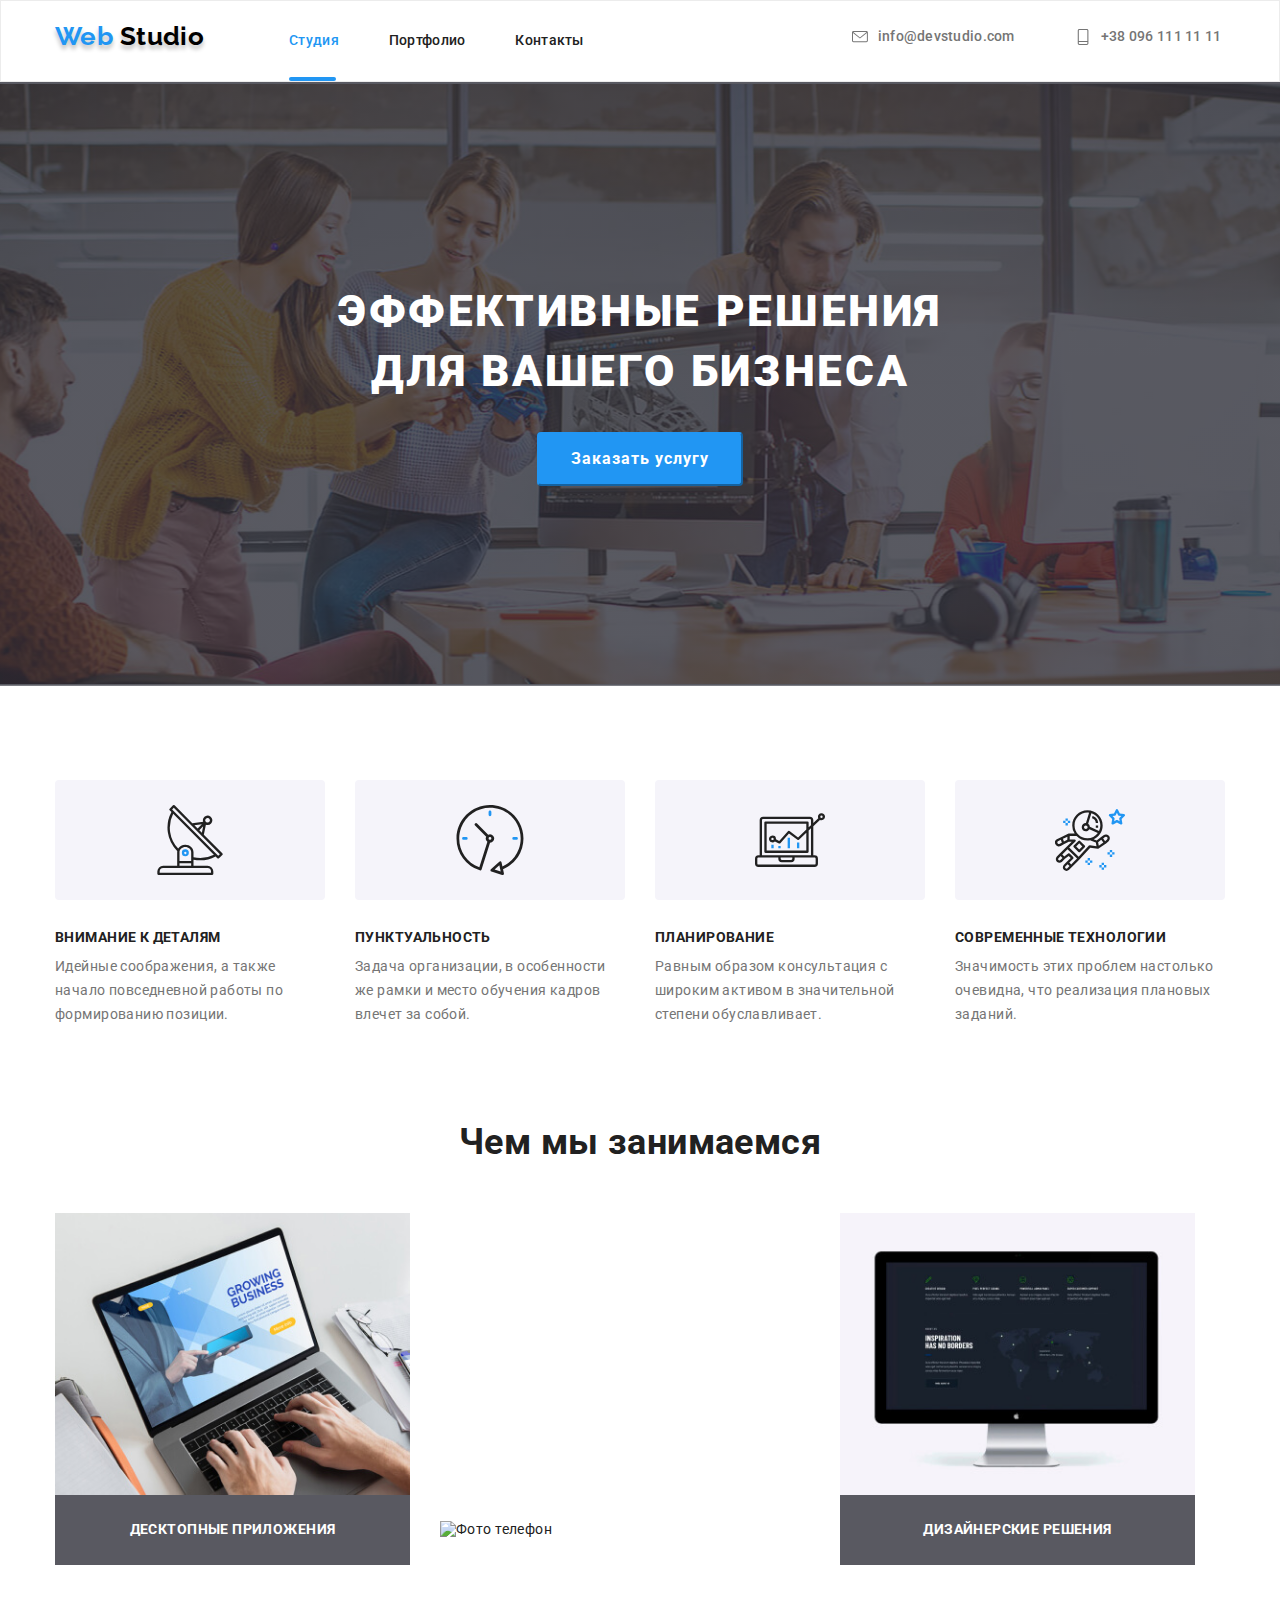
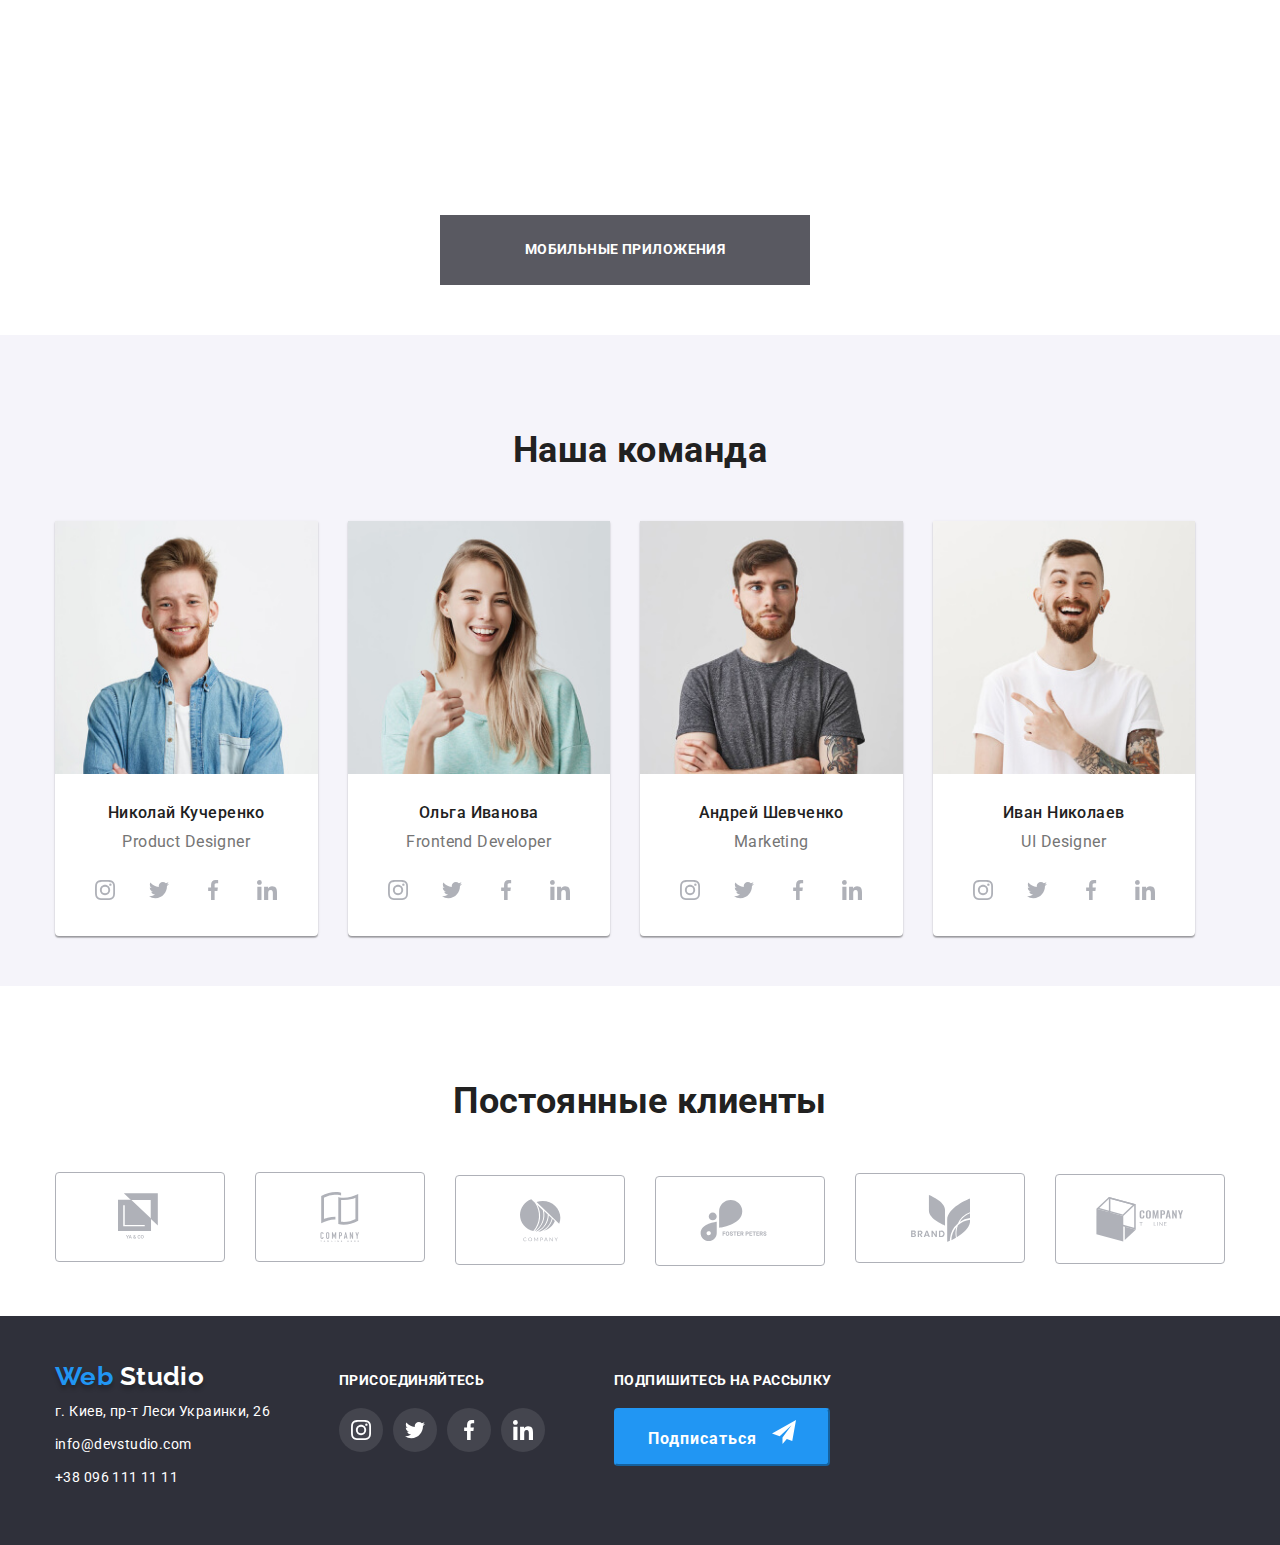
==== commit 5d4fc427: "svg" ====
--- a/index.html
+++ b/index.html
@@ -41,7 +41,6 @@
                     </svg>
                     +38 096 111 11 11  </a> 
                 </li></ul>
-                
             </address>  
         </nav>
     </header>
--- a/css/styles.css
+++ b/css/styles.css
@@ -225,7 +225,7 @@
   background-position: center;
   padding-top: 200px;
   padding-bottom: 200px;
-
+  max-width: 1600px;
 }
 
 .section {
